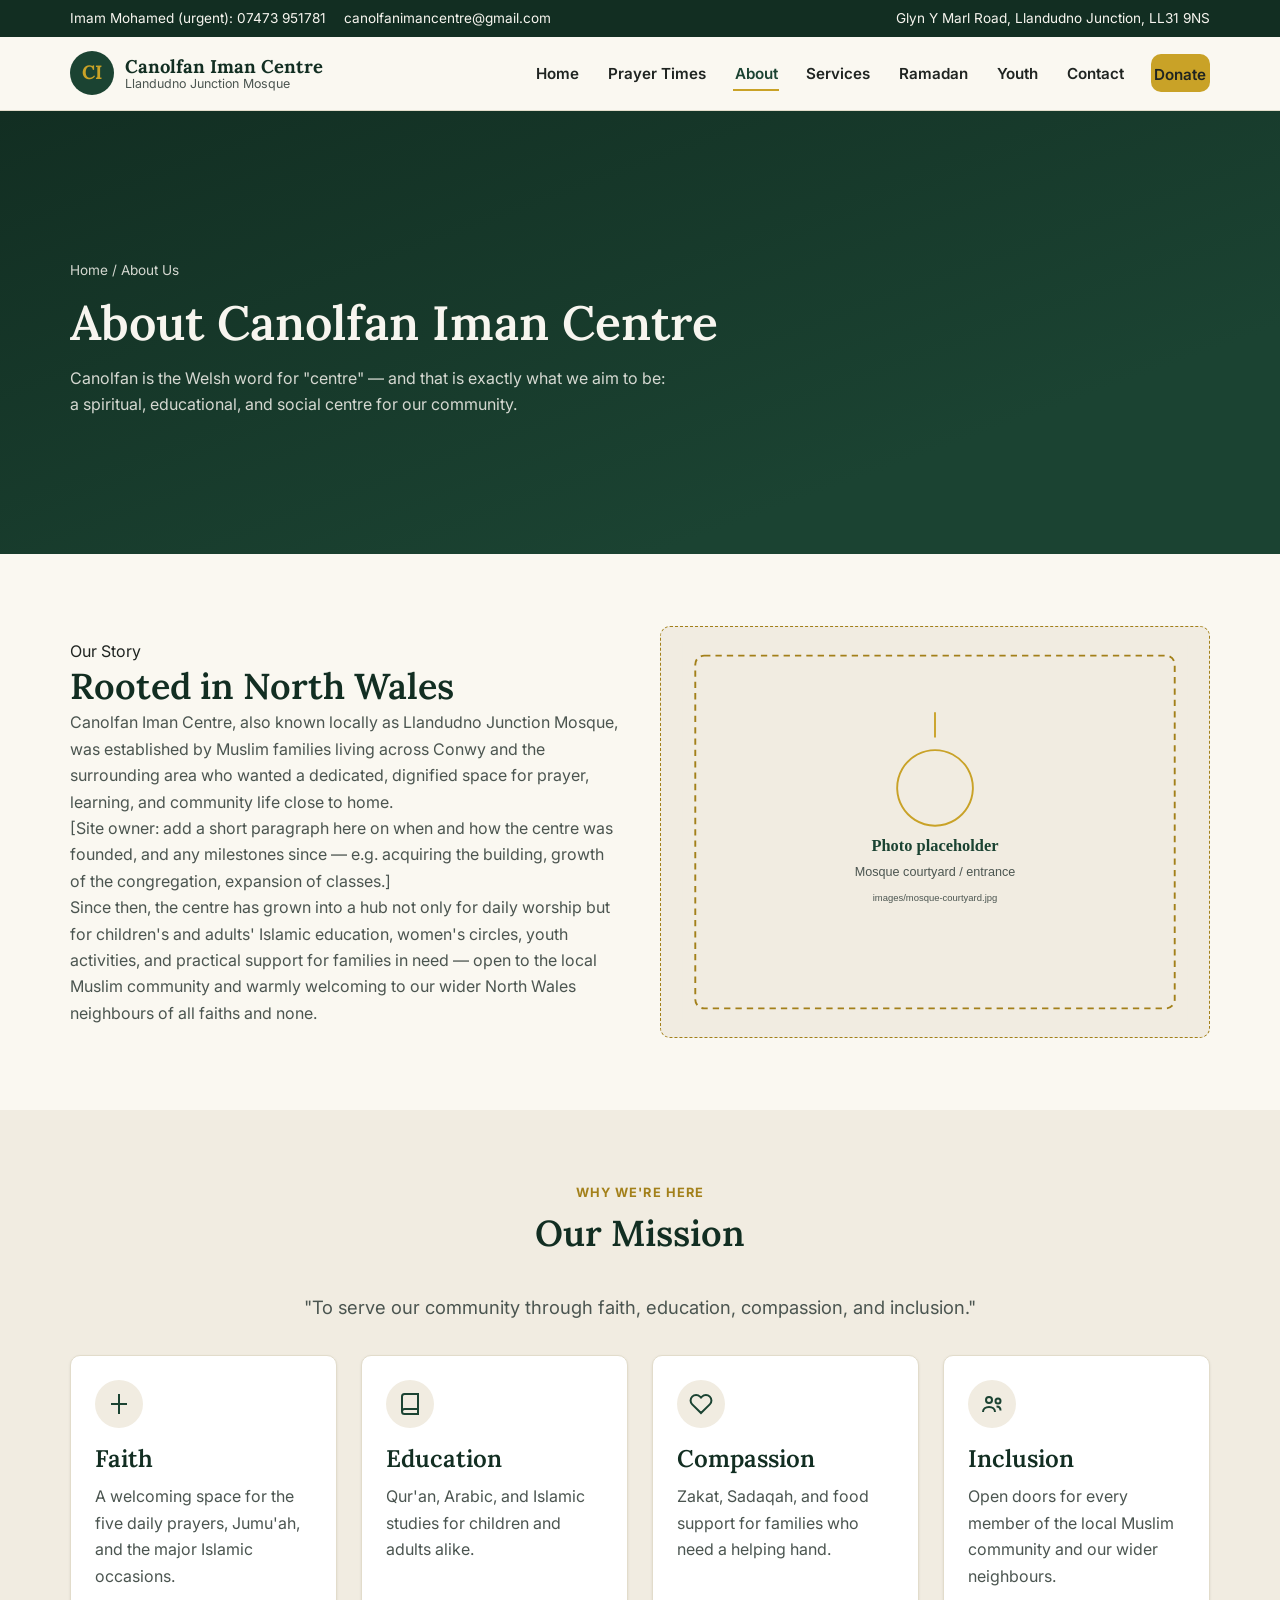
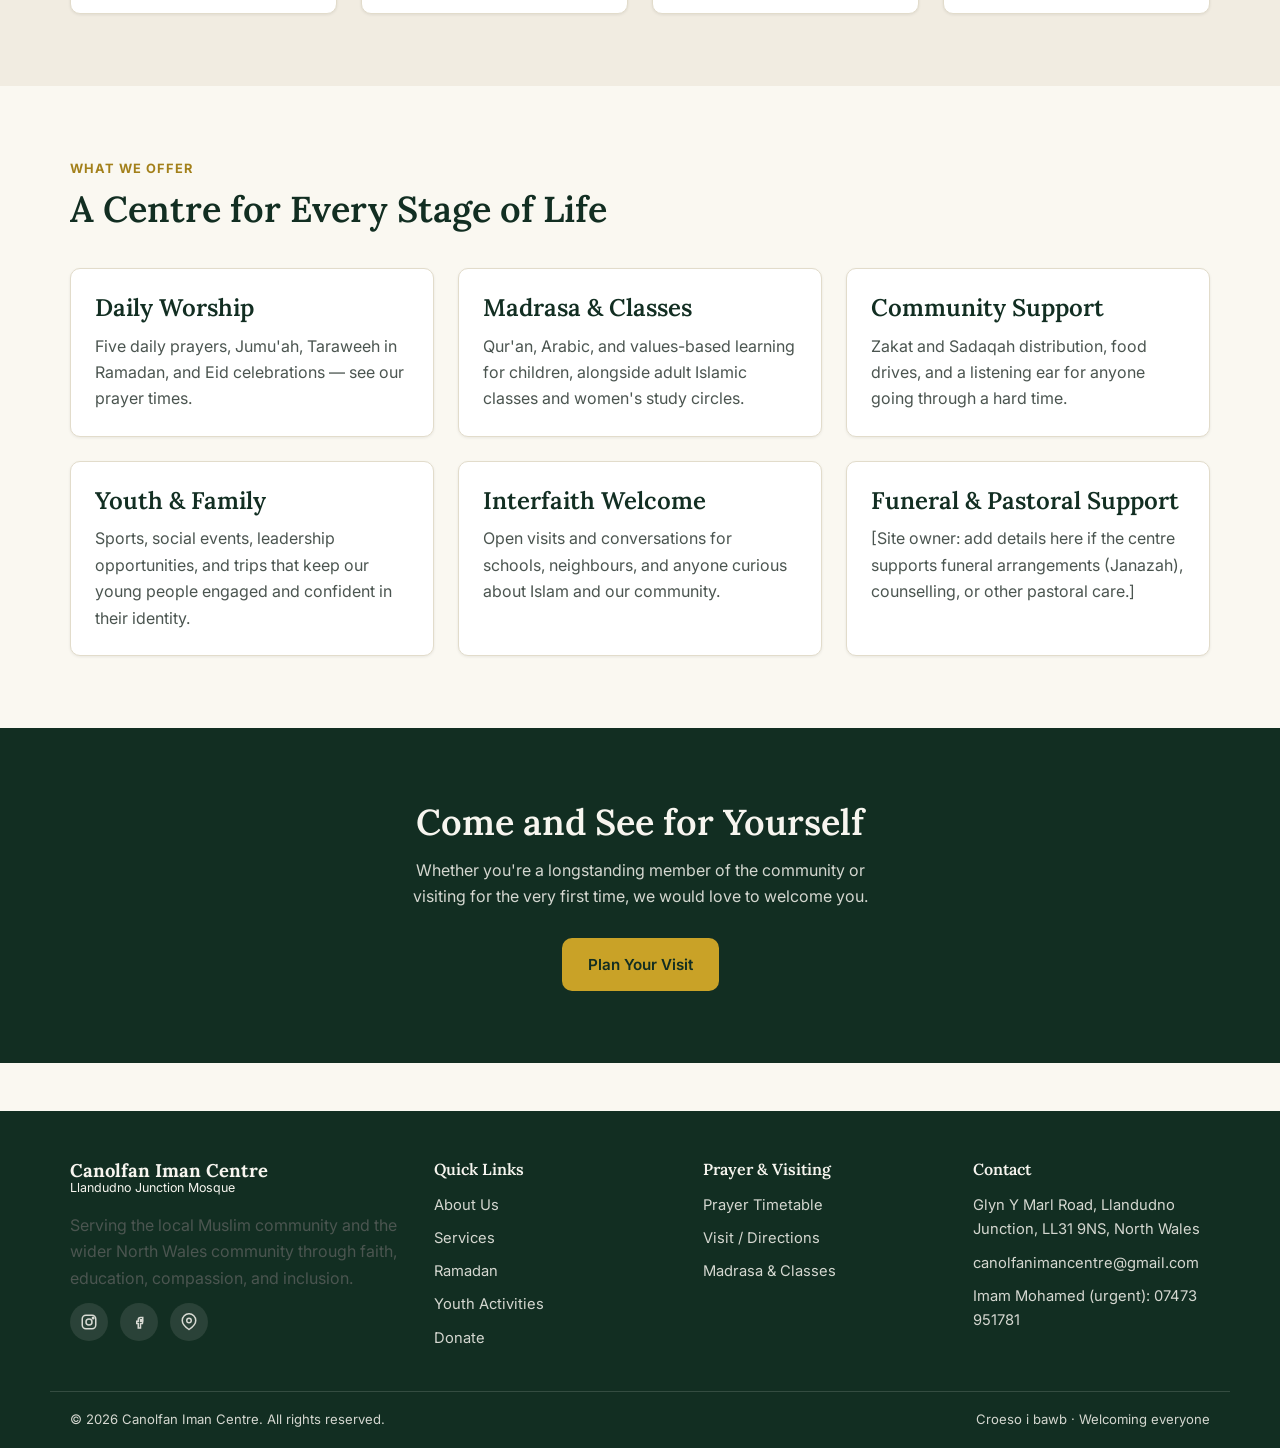
==== about.html @ 8dde3edb "Initial website: Canolfan Iman Centre static site" ====
<!DOCTYPE html>
<html lang="en">
<head>
<meta charset="UTF-8">
<meta name="viewport" content="width=device-width, initial-scale=1.0">
<title>About Us | Canolfan Iman Centre, Llandudno Junction Mosque</title>
<meta name="description" content="Learn about Canolfan Iman Centre, the Islamic centre and mosque in Llandudno Junction, Conwy — our mission, history, and what we offer North Wales.">
<link rel="canonical" href="https://YOUR-DOMAIN-HERE/about.html">
<meta property="og:type" content="website">
<meta property="og:title" content="About Us | Canolfan Iman Centre">
<meta property="og:description" content="Our mission, history, and what we offer the Muslim community and wider North Wales.">
<meta property="og:url" content="https://YOUR-DOMAIN-HERE/about.html">
<link rel="icon" type="image/svg+xml" href="images/favicon.svg">
<link rel="preconnect" href="https://fonts.googleapis.com">
<link rel="preconnect" href="https://fonts.gstatic.com" crossorigin>
<link href="https://fonts.googleapis.com/css2?family=Inter:wght@400;500;600;700&family=Lora:wght@500;600;700&family=Amiri:wght@400;700&display=swap" rel="stylesheet">
<link rel="stylesheet" href="css/style.css">
</head>
<body>
<a class="skip-link" href="#main">Skip to main content</a>

<div class="topbar">
  <div class="container">
    <div class="topbar-links">
      <a href="tel:+447473951781">Imam Mohamed (urgent): 07473 951781</a>
      <a href="mailto:canolfanimancentre@gmail.com">canolfanimancentre@gmail.com</a>
    </div>
    <div class="topbar-links">
      <span>Glyn Y Marl Road, Llandudno Junction, LL31 9NS</span>
    </div>
  </div>
</div>

<header class="site-header">
  <div class="container main-nav">
    <a href="index.html" class="brand">
      <span class="brand-mark" aria-hidden="true">CI</span>
      <span class="brand-text">
        <span class="name">Canolfan Iman Centre</span>
        <span class="subtitle">Llandudno Junction Mosque</span>
      </span>
    </a>
    <button class="nav-toggle" aria-label="Open menu" aria-expanded="false" aria-controls="primary-nav">
      <svg viewBox="0 0 24 24" fill="none" stroke="currentColor" stroke-width="2" aria-hidden="true"><line x1="3" y1="6" x2="21" y2="6"/><line x1="3" y1="12" x2="21" y2="12"/><line x1="3" y1="18" x2="21" y2="18"/></svg>
    </button>
    <ul class="nav-links" id="primary-nav">
      <li><a href="index.html">Home</a></li>
      <li><a href="prayer-times.html">Prayer Times</a></li>
      <li><a href="about.html" aria-current="page">About</a></li>
      <li><a href="services.html">Services</a></li>
      <li><a href="ramadan.html">Ramadan</a></li>
      <li><a href="youth.html">Youth</a></li>
      <li><a href="contact.html">Contact</a></li>
      <li><a href="donate.html" class="btn btn-primary">Donate</a></li>
    </ul>
  </div>
</header>

<main id="main">

  <section class="page-hero">
    <div class="container">
      <p class="breadcrumb">Home / About Us</p>
      <h1>About Canolfan Iman Centre</h1>
      <p>Canolfan is the Welsh word for "centre" — and that is exactly what we aim to be: a spiritual, educational, and social centre for our community.</p>
    </div>
  </section>

  <section aria-labelledby="story-heading">
    <div class="container split">
      <div>
        <span class="eyebrow">Our Story</span>
        <h2 id="story-heading">Rooted in North Wales</h2>
        <p>Canolfan Iman Centre, also known locally as Llandudno Junction Mosque, was established by Muslim families living across Conwy and the surrounding area who wanted a dedicated, dignified space for prayer, learning, and community life close to home.</p>
        <p>[Site owner: add a short paragraph here on when and how the centre was founded, and any milestones since — e.g. acquiring the building, growth of the congregation, expansion of classes.]</p>
        <p>Since then, the centre has grown into a hub not only for daily worship but for children's and adults' Islamic education, women's circles, youth activities, and practical support for families in need — open to the local Muslim community and warmly welcoming to our wider North Wales neighbours of all faiths and none.</p>
      </div>
      <div>
        <img class="placeholder-img" src="images/mosque-courtyard.svg" alt="Placeholder for a photograph of the Canolfan Iman Centre entrance or courtyard — replace with images/mosque-courtyard.jpg">
      </div>
    </div>
  </section>

  <section class="section-alt" aria-labelledby="mission-heading">
    <div class="container">
      <div class="section-head text-center" style="margin-inline:auto;">
        <span class="eyebrow">Why we're here</span>
        <h2 id="mission-heading">Our Mission</h2>
      </div>
      <p class="text-center" style="max-width:60ch;margin-inline:auto;font-size:1.15rem;">"To serve our community through faith, education, compassion, and inclusion."</p>
      <div class="grid grid-4 mt-2">
        <div class="card">
          <div class="icon" aria-hidden="true"><svg viewBox="0 0 24 24" fill="none" stroke="currentColor" stroke-width="2"><path d="M12 2v20M4 12h16"/></svg></div>
          <h3>Faith</h3>
          <p>A welcoming space for the five daily prayers, Jumu'ah, and the major Islamic occasions.</p>
        </div>
        <div class="card">
          <div class="icon" aria-hidden="true"><svg viewBox="0 0 24 24" fill="none" stroke="currentColor" stroke-width="2"><path d="M4 19.5A2.5 2.5 0 0 1 6.5 17H20"/><path d="M6.5 2H20v20H6.5A2.5 2.5 0 0 1 4 19.5v-15A2.5 2.5 0 0 1 6.5 2z"/></svg></div>
          <h3>Education</h3>
          <p>Qur'an, Arabic, and Islamic studies for children and adults alike.</p>
        </div>
        <div class="card">
          <div class="icon" aria-hidden="true"><svg viewBox="0 0 24 24" fill="none" stroke="currentColor" stroke-width="2"><path d="M20.8 4.6a5.5 5.5 0 0 0-7.8 0L12 5.6l-1-1a5.5 5.5 0 1 0-7.8 7.8L12 21l8.8-8.6a5.5 5.5 0 0 0 0-7.8z"/></svg></div>
          <h3>Compassion</h3>
          <p>Zakat, Sadaqah, and food support for families who need a helping hand.</p>
        </div>
        <div class="card">
          <div class="icon" aria-hidden="true"><svg viewBox="0 0 24 24" fill="none" stroke="currentColor" stroke-width="2"><circle cx="9" cy="8" r="3"/><path d="M3 20c0-3 2.5-5 6-5s6 2 6 5"/><circle cx="18" cy="9" r="2.5"/><path d="M16.5 14.5c2 0 4 1.3 4 4"/></svg></div>
          <h3>Inclusion</h3>
          <p>Open doors for every member of the local Muslim community and our wider neighbours.</p>
        </div>
      </div>
    </div>
  </section>

  <section aria-labelledby="offer-heading">
    <div class="container">
      <div class="section-head">
        <span class="eyebrow">What We Offer</span>
        <h2 id="offer-heading">A Centre for Every Stage of Life</h2>
      </div>
      <div class="grid grid-3">
        <div class="card">
          <h3>Daily Worship</h3>
          <p>Five daily prayers, Jumu'ah, Taraweeh in Ramadan, and Eid celebrations — see our <a href="prayer-times.html">prayer times</a>.</p>
        </div>
        <div class="card">
          <h3>Madrasa &amp; Classes</h3>
          <p>Qur'an, Arabic, and values-based learning for children, alongside adult Islamic classes and women's study circles.</p>
        </div>
        <div class="card">
          <h3>Community Support</h3>
          <p>Zakat and Sadaqah distribution, food drives, and a listening ear for anyone going through a hard time.</p>
        </div>
        <div class="card">
          <h3>Youth &amp; Family</h3>
          <p>Sports, social events, leadership opportunities, and trips that keep our young people engaged and confident in their identity.</p>
        </div>
        <div class="card">
          <h3>Interfaith Welcome</h3>
          <p>Open visits and conversations for schools, neighbours, and anyone curious about Islam and our community.</p>
        </div>
        <div class="card">
          <h3>Funeral &amp; Pastoral Support</h3>
          <p>[Site owner: add details here if the centre supports funeral arrangements (Janazah), counselling, or other pastoral care.]</p>
        </div>
      </div>
    </div>
  </section>

  <section class="section-alt cta-band">
    <div class="container">
      <h2>Come and See for Yourself</h2>
      <p>Whether you're a longstanding member of the community or visiting for the very first time, we would love to welcome you.</p>
      <a href="contact.html" class="btn btn-primary">Plan Your Visit</a>
    </div>
  </section>

</main>

<footer class="site-footer">
  <div class="container footer-grid">
    <div>
      <div class="brand-text">
        <span class="name">Canolfan Iman Centre</span>
        <span class="subtitle">Llandudno Junction Mosque</span>
      </div>
      <p class="mt-1">Serving the local Muslim community and the wider North Wales community through faith, education, compassion, and inclusion.</p>
      <div class="social-row">
        <a href="https://www.instagram.com/REPLACE_ME" aria-label="Canolfan Iman Centre on Instagram">
          <svg viewBox="0 0 24 24" fill="none" stroke="currentColor" stroke-width="2" aria-hidden="true"><rect x="3" y="3" width="18" height="18" rx="5"/><circle cx="12" cy="12" r="4"/><circle cx="17.5" cy="6.5" r="1"/></svg>
        </a>
        <a href="https://www.facebook.com/REPLACE_ME" aria-label="Canolfan Iman Centre on Facebook">
          <svg viewBox="0 0 24 24" fill="none" stroke="currentColor" stroke-width="2" aria-hidden="true"><path d="M14 9h3V6h-3c-2 0-3 1-3 3v2H9v3h2v6h3v-6h2.5l.5-3H14V9z"/></svg>
        </a>
        <a href="https://www.google.com/maps/place/REPLACE_ME" aria-label="Canolfan Iman Centre on Google Maps">
          <svg viewBox="0 0 24 24" fill="none" stroke="currentColor" stroke-width="2" aria-hidden="true"><path d="M21 10c0 6-9 12-9 12s-9-6-9-12a9 9 0 1 1 18 0z"/><circle cx="12" cy="10" r="3"/></svg>
        </a>
      </div>
    </div>
    <div>
      <h4>Quick Links</h4>
      <ul class="footer-links">
        <li><a href="about.html">About Us</a></li>
        <li><a href="services.html">Services</a></li>
        <li><a href="ramadan.html">Ramadan</a></li>
        <li><a href="youth.html">Youth Activities</a></li>
        <li><a href="donate.html">Donate</a></li>
      </ul>
    </div>
    <div>
      <h4>Prayer &amp; Visiting</h4>
      <ul class="footer-links">
        <li><a href="prayer-times.html">Prayer Timetable</a></li>
        <li><a href="contact.html">Visit / Directions</a></li>
        <li><a href="services.html#education">Madrasa &amp; Classes</a></li>
      </ul>
    </div>
    <div>
      <h4>Contact</h4>
      <ul class="footer-links">
        <li>Glyn Y Marl Road, Llandudno Junction, LL31 9NS, North Wales</li>
        <li><a href="mailto:canolfanimancentre@gmail.com">canolfanimancentre@gmail.com</a></li>
        <li><a href="tel:+447473951781">Imam Mohamed (urgent): 07473 951781</a></li>
      </ul>
    </div>
  </div>
  <div class="container footer-bottom">
    <span>&copy; <span data-year></span> Canolfan Iman Centre. All rights reserved.</span>
    <span>Croeso i bawb &middot; Welcoming everyone</span>
  </div>
</footer>

<script src="js/main.js"></script>
</body>
</html>
---- css/style.css ----
/* ==========================================================================
   Canolfan Iman Centre — main stylesheet
   ========================================================================== */

:root {
  --color-primary: #1b4332;
  --color-primary-dark: #122e22;
  --color-primary-light: #2d6a4f;
  --color-accent: #c9a227;
  --color-accent-dark: #a3801a;
  --color-bg: #faf8f1;
  --color-bg-alt: #f1ece1;
  --color-card: #ffffff;
  --color-text: #1f2421;
  --color-text-muted: #4b5550;
  --color-text-light: #f7f5ef;
  --color-border: #e2dccb;

  --font-heading: "Lora", Georgia, "Times New Roman", serif;
  --font-body: "Inter", -apple-system, Segoe UI, Roboto, sans-serif;
  --font-arabic: "Amiri", "Scheherazade New", serif;

  --max-width: 1180px;
  --radius: 10px;
  --shadow-sm: 0 1px 3px rgba(20, 30, 24, 0.08);
  --shadow-md: 0 6px 24px rgba(20, 30, 24, 0.12);
  --transition: 180ms ease;
}

/* ---- Reset ---- */
*, *::before, *::after { box-sizing: border-box; }
html { scroll-behavior: smooth; }
body, h1, h2, h3, h4, p, ul, ol, figure, blockquote { margin: 0; }
img { max-width: 100%; display: block; height: auto; }
a { color: inherit; text-decoration: none; }
ul { padding: 0; list-style: none; }
button { font: inherit; }

body {
  font-family: var(--font-body);
  color: var(--color-text);
  background: var(--color-bg);
  line-height: 1.65;
  -webkit-font-smoothing: antialiased;
}

h1, h2, h3, h4 {
  font-family: var(--font-heading);
  color: var(--color-primary-dark);
  line-height: 1.25;
  font-weight: 600;
}

h1 { font-size: clamp(2rem, 4.5vw, 3rem); }
h2 { font-size: clamp(1.6rem, 3vw, 2.25rem); }
h3 { font-size: clamp(1.2rem, 2vw, 1.5rem); }

p { color: var(--color-text-muted); }

.container {
  max-width: var(--max-width);
  margin-inline: auto;
  padding-inline: 1.25rem;
}

.arabic {
  font-family: var(--font-arabic);
  direction: rtl;
  unicode-bidi: isolate;
}

/* ---- Accessibility ---- */
.skip-link {
  position: absolute;
  left: -999px;
  top: 0;
  background: var(--color-accent);
  color: var(--color-primary-dark);
  padding: 0.6rem 1rem;
  z-index: 1000;
  font-weight: 600;
  border-radius: 0 0 var(--radius) 0;
}
.skip-link:focus {
  left: 0;
}
a:focus-visible,
button:focus-visible,
input:focus-visible,
textarea:focus-visible {
  outline: 3px solid var(--color-accent);
  outline-offset: 2px;
}
.visually-hidden {
  position: absolute !important;
  width: 1px; height: 1px;
  overflow: hidden;
  clip: rect(0 0 0 0);
  white-space: nowrap;
}

/* ---- Buttons ---- */
.btn {
  display: inline-block;
  padding: 0.75rem 1.5rem;
  border-radius: var(--radius);
  font-weight: 600;
  font-size: 0.95rem;
  border: 2px solid transparent;
  transition: background var(--transition), color var(--transition), border-color var(--transition), transform var(--transition);
  cursor: pointer;
}
.btn:hover { transform: translateY(-1px); }
.btn-primary {
  background: var(--color-accent);
  color: var(--color-primary-dark);
}
.btn-primary:hover { background: var(--color-accent-dark); }
.btn-outline {
  background: transparent;
  border-color: var(--color-text-light);
  color: var(--color-text-light);
}
.btn-outline:hover { background: rgba(255,255,255,0.12); }
.btn-secondary {
  background: var(--color-primary);
  color: var(--color-text-light);
}
.btn-secondary:hover { background: var(--color-primary-dark); }

/* ---- Top utility bar ---- */
.topbar {
  background: var(--color-primary-dark);
  color: var(--color-text-light);
  font-size: 0.85rem;
}
.topbar .container {
  display: flex;
  flex-wrap: wrap;
  gap: 0.5rem 1.25rem;
  align-items: center;
  justify-content: space-between;
  padding-block: 0.45rem;
}
.topbar a { display: inline-flex; align-items: center; gap: 0.35rem; }
.topbar a:hover { color: var(--color-accent); }
.topbar-links { display: flex; gap: 1.1rem; flex-wrap: wrap; }

/* ---- Header / Nav ---- */
.site-header {
  background: var(--color-bg);
  border-bottom: 1px solid var(--color-border);
  position: sticky;
  top: 0;
  z-index: 100;
}
.main-nav {
  display: flex;
  align-items: center;
  justify-content: space-between;
  padding-block: 0.9rem;
}
.brand {
  display: flex;
  align-items: center;
  gap: 0.7rem;
}
.brand-mark {
  width: 44px;
  height: 44px;
  border-radius: 50%;
  background: var(--color-primary);
  color: var(--color-accent);
  display: flex;
  align-items: center;
  justify-content: center;
  font-family: var(--font-heading);
  font-weight: 700;
  font-size: 1.2rem;
  flex-shrink: 0;
}
.brand-text { line-height: 1.2; }
.brand-text .name {
  display: block;
  font-family: var(--font-heading);
  font-weight: 700;
  color: var(--color-primary-dark);
  font-size: 1.15rem;
}
.brand-text .subtitle {
  display: block;
  font-size: 0.78rem;
  color: var(--color-text-muted);
}

.nav-toggle {
  display: none;
  background: none;
  border: none;
  padding: 0.4rem;
  cursor: pointer;
}
.nav-toggle svg { width: 28px; height: 28px; color: var(--color-primary-dark); }

.nav-links {
  display: flex;
  gap: 1.6rem;
  align-items: center;
}
.nav-links a {
  font-weight: 600;
  font-size: 0.95rem;
  color: var(--color-text);
  padding: 0.35rem 0.1rem;
  border-bottom: 2px solid transparent;
  transition: color var(--transition), border-color var(--transition);
}
.nav-links a:hover,
.nav-links a[aria-current="page"] {
  color: var(--color-primary);
  border-color: var(--color-accent);
}
.nav-links .btn { border-bottom: none; }

@media (max-width: 880px) {
  .nav-toggle { display: inline-flex; }
  .nav-links {
    position: absolute;
    inset-inline: 0;
    top: 100%;
    background: var(--color-bg);
    border-bottom: 1px solid var(--color-border);
    flex-direction: column;
    align-items: stretch;
    gap: 0;
    padding: 0.5rem 1.25rem 1rem;
    display: none;
  }
  .nav-links.is-open { display: flex; }
  .nav-links a { padding: 0.7rem 0; border-bottom: 1px solid var(--color-border); }
  .nav-links .btn { margin-top: 0.6rem; text-align: center; }
  .topbar-links { display: none; }
}

/* ---- Hero ---- */
.hero {
  position: relative;
  background: linear-gradient(160deg, var(--color-primary-dark), var(--color-primary) 70%);
  color: var(--color-text-light);
  overflow: hidden;
}
.hero::after {
  content: "";
  position: absolute;
  inset: 0;
  background-image: radial-gradient(circle at 85% 20%, rgba(201,162,39,0.18), transparent 55%);
  pointer-events: none;
}
.hero .container {
  position: relative;
  padding-block: clamp(3rem, 8vw, 6rem);
  display: grid;
  gap: 2.5rem;
}
.hero-bismillah {
  font-size: clamp(1.4rem, 3vw, 1.9rem);
  color: var(--color-accent);
  margin-bottom: 1rem;
}
.hero h1 { color: var(--color-text-light); max-width: 18ch; }
.hero p.lead {
  color: rgba(247,245,239,0.88);
  font-size: 1.1rem;
  max-width: 46ch;
  margin-top: 1rem;
}
.hero-actions {
  display: flex;
  flex-wrap: wrap;
  gap: 0.9rem;
  margin-top: 1.6rem;
}
.page-hero {
  background: linear-gradient(160deg, var(--color-primary-dark), var(--color-primary) 75%);
  color: var(--color-text-light);
}
.page-hero .container { padding-block: clamp(2.5rem, 6vw, 4rem); }
.page-hero h1 { color: var(--color-text-light); }
.page-hero p { color: rgba(247,245,239,0.85); max-width: 60ch; margin-top: 0.75rem; }
.breadcrumb { font-size: 0.85rem; color: var(--color-accent); margin-bottom: 0.75rem; }

/* ---- Sections ---- */
section { padding-block: clamp(2.5rem, 6vw, 4.5rem); }
.section-alt { background: var(--color-bg-alt); }
.section-head { max-width: 60ch; margin-bottom: 2.25rem; }
.section-head .eyebrow {
  text-transform: uppercase;
  letter-spacing: 0.08em;
  font-size: 0.8rem;
  font-weight: 700;
  color: var(--color-accent-dark);
  margin-bottom: 0.5rem;
  display: block;
}

/* ---- Grid / Cards ---- */
.grid {
  display: grid;
  gap: 1.5rem;
}
.grid-2 { grid-template-columns: repeat(2, 1fr); }
.grid-3 { grid-template-columns: repeat(3, 1fr); }
.grid-4 { grid-template-columns: repeat(4, 1fr); }
@media (max-width: 900px) {
  .grid-3, .grid-4 { grid-template-columns: repeat(2, 1fr); }
}
@media (max-width: 620px) {
  .grid-2, .grid-3, .grid-4 { grid-template-columns: 1fr; }
}

.card {
  background: var(--color-card);
  border: 1px solid var(--color-border);
  border-radius: var(--radius);
  padding: 1.5rem;
  box-shadow: var(--shadow-sm);
  height: 100%;
}
.card h3 { margin-bottom: 0.6rem; }
.card .icon {
  width: 48px; height: 48px;
  border-radius: 50%;
  background: var(--color-bg-alt);
  color: var(--color-primary);
  display: flex; align-items: center; justify-content: center;
  margin-bottom: 1rem;
}
.card .icon svg { width: 24px; height: 24px; }

.media-card { padding: 0; overflow: hidden; }
.media-card img { aspect-ratio: 4/3; object-fit: cover; width: 100%; }
.media-card .body { padding: 1.25rem 1.5rem; }

.split {
  display: grid;
  grid-template-columns: 1fr 1fr;
  gap: 2.5rem;
  align-items: center;
}
@media (max-width: 820px) { .split { grid-template-columns: 1fr; } }

.placeholder-img {
  background: var(--color-bg-alt);
  border: 1px dashed var(--color-accent-dark);
  border-radius: var(--radius);
  display: flex;
  align-items: center;
  justify-content: center;
  color: var(--color-text-muted);
  font-size: 0.85rem;
  text-align: center;
  padding: 1rem;
  aspect-ratio: 4/3;
}

/* ---- Prayer times widget ---- */
.prayer-widget {
  background: var(--color-card);
  border-radius: var(--radius);
  border: 1px solid var(--color-border);
  box-shadow: var(--shadow-md);
  padding: 1.5rem;
}
.prayer-widget header {
  display: flex;
  justify-content: space-between;
  align-items: baseline;
  flex-wrap: wrap;
  gap: 0.5rem;
  margin-bottom: 1rem;
}
.prayer-widget .date-line { font-size: 0.85rem; color: var(--color-text-muted); }
.prayer-grid {
  display: grid;
  grid-template-columns: repeat(5, 1fr);
  gap: 0.6rem;
}
@media (max-width: 700px) { .prayer-grid { grid-template-columns: repeat(3, 1fr); } }
@media (max-width: 460px) { .prayer-grid { grid-template-columns: repeat(2, 1fr); } }
.prayer-cell {
  background: var(--color-bg-alt);
  border-radius: var(--radius);
  text-align: center;
  padding: 0.75rem 0.4rem;
}
.prayer-cell .label {
  font-size: 0.78rem;
  text-transform: uppercase;
  letter-spacing: 0.04em;
  color: var(--color-text-muted);
  font-weight: 700;
}
.prayer-cell .time {
  font-family: var(--font-heading);
  font-size: 1.25rem;
  color: var(--color-primary-dark);
  margin-top: 0.25rem;
}
.prayer-cell.is-next { background: var(--color-primary); }
.prayer-cell.is-next .label,
.prayer-cell.is-next .time { color: var(--color-text-light); }
.prayer-note {
  margin-top: 1rem;
  font-size: 0.85rem;
  color: var(--color-text-muted);
}
.prayer-status { font-size: 0.9rem; color: var(--color-text-muted); }

.notice-box {
  border-left: 4px solid var(--color-accent);
  background: var(--color-bg-alt);
  padding: 1rem 1.25rem;
  border-radius: 0 var(--radius) var(--radius) 0;
  margin-block: 1.5rem;
}
.notice-box strong { color: var(--color-primary-dark); }

/* ---- CTA band ---- */
.cta-band {
  background: var(--color-primary-dark);
  color: var(--color-text-light);
  text-align: center;
}
.cta-band h2 { color: var(--color-text-light); }
.cta-band p { color: rgba(247,245,239,0.85); max-width: 50ch; margin: 0.75rem auto 1.75rem; }

/* ---- Timeline / list styles ---- */
.bullet-list li {
  position: relative;
  padding-left: 1.6rem;
  margin-bottom: 0.6rem;
}
.bullet-list li::before {
  content: "";
  position: absolute;
  left: 0; top: 0.5em;
  width: 8px; height: 8px;
  background: var(--color-accent);
  border-radius: 50%;
}

/* ---- Forms ---- */
.form-grid {
  display: grid;
  gap: 1rem;
}
label {
  display: block;
  font-weight: 600;
  margin-bottom: 0.35rem;
  font-size: 0.9rem;
}
input, textarea, select {
  width: 100%;
  padding: 0.7rem 0.85rem;
  border: 1px solid var(--color-border);
  border-radius: var(--radius);
  font-family: var(--font-body);
  font-size: 1rem;
  background: #fff;
  color: var(--color-text);
}
textarea { min-height: 140px; resize: vertical; }
.form-row-2 { display: grid; grid-template-columns: 1fr 1fr; gap: 1rem; }
@media (max-width: 600px) { .form-row-2 { grid-template-columns: 1fr; } }

/* ---- Map ---- */
.map-wrap {
  border-radius: var(--radius);
  overflow: hidden;
  border: 1px solid var(--color-border);
  box-shadow: var(--shadow-sm);
}
.map-wrap iframe { width: 100%; height: 380px; border: 0; }

/* ---- Footer ---- */
.site-footer {
  background: var(--color-primary-dark);
  color: rgba(247,245,239,0.85);
  margin-top: 3rem;
}
.footer-grid {
  display: grid;
  grid-template-columns: 1.4fr 1fr 1fr 1fr;
  gap: 2rem;
  padding-block: 3rem 2rem;
}
@media (max-width: 880px) { .footer-grid { grid-template-columns: 1fr 1fr; } }
@media (max-width: 560px) { .footer-grid { grid-template-columns: 1fr; } }
.site-footer h4 {
  color: var(--color-text-light);
  font-size: 1rem;
  margin-bottom: 0.9rem;
}
.site-footer .brand-text .name,
.site-footer .brand-text .subtitle { color: var(--color-text-light); }
.site-footer a:hover { color: var(--color-accent); }
.footer-links li { margin-bottom: 0.55rem; font-size: 0.92rem; }
.footer-bottom {
  border-top: 1px solid rgba(247,245,239,0.15);
  padding-block: 1.1rem;
  font-size: 0.82rem;
  display: flex;
  flex-wrap: wrap;
  gap: 0.5rem 1.5rem;
  justify-content: space-between;
}
.social-row { display: flex; gap: 0.75rem; margin-top: 0.75rem; }
.social-row a {
  width: 38px; height: 38px;
  border-radius: 50%;
  background: rgba(247,245,239,0.1);
  display: flex; align-items: center; justify-content: center;
}
.social-row a:hover { background: var(--color-accent); color: var(--color-primary-dark); }
.social-row svg { width: 18px; height: 18px; }

/* ---- Donate page ---- */
.qr-box {
  background: var(--color-bg-alt);
  border: 1px dashed var(--color-accent-dark);
  border-radius: var(--radius);
  width: 220px;
  aspect-ratio: 1;
  display: flex;
  align-items: center;
  justify-content: center;
  text-align: center;
  font-size: 0.85rem;
  color: var(--color-text-muted);
  padding: 1rem;
  margin: 0 auto 1rem;
}

.stat-row {
  display: flex;
  gap: 2.5rem;
  flex-wrap: wrap;
  margin-top: 1rem;
}
.stat-row .stat strong {
  display: block;
  font-family: var(--font-heading);
  font-size: 1.8rem;
  color: var(--color-primary);
}
.stat-row .stat span { font-size: 0.85rem; color: var(--color-text-muted); }

/* Utility */
.text-center { text-align: center; }
.mt-1 { margin-top: 1rem; }
.mt-2 { margin-top: 2rem; }
.mb-1 { margin-bottom: 1rem; }
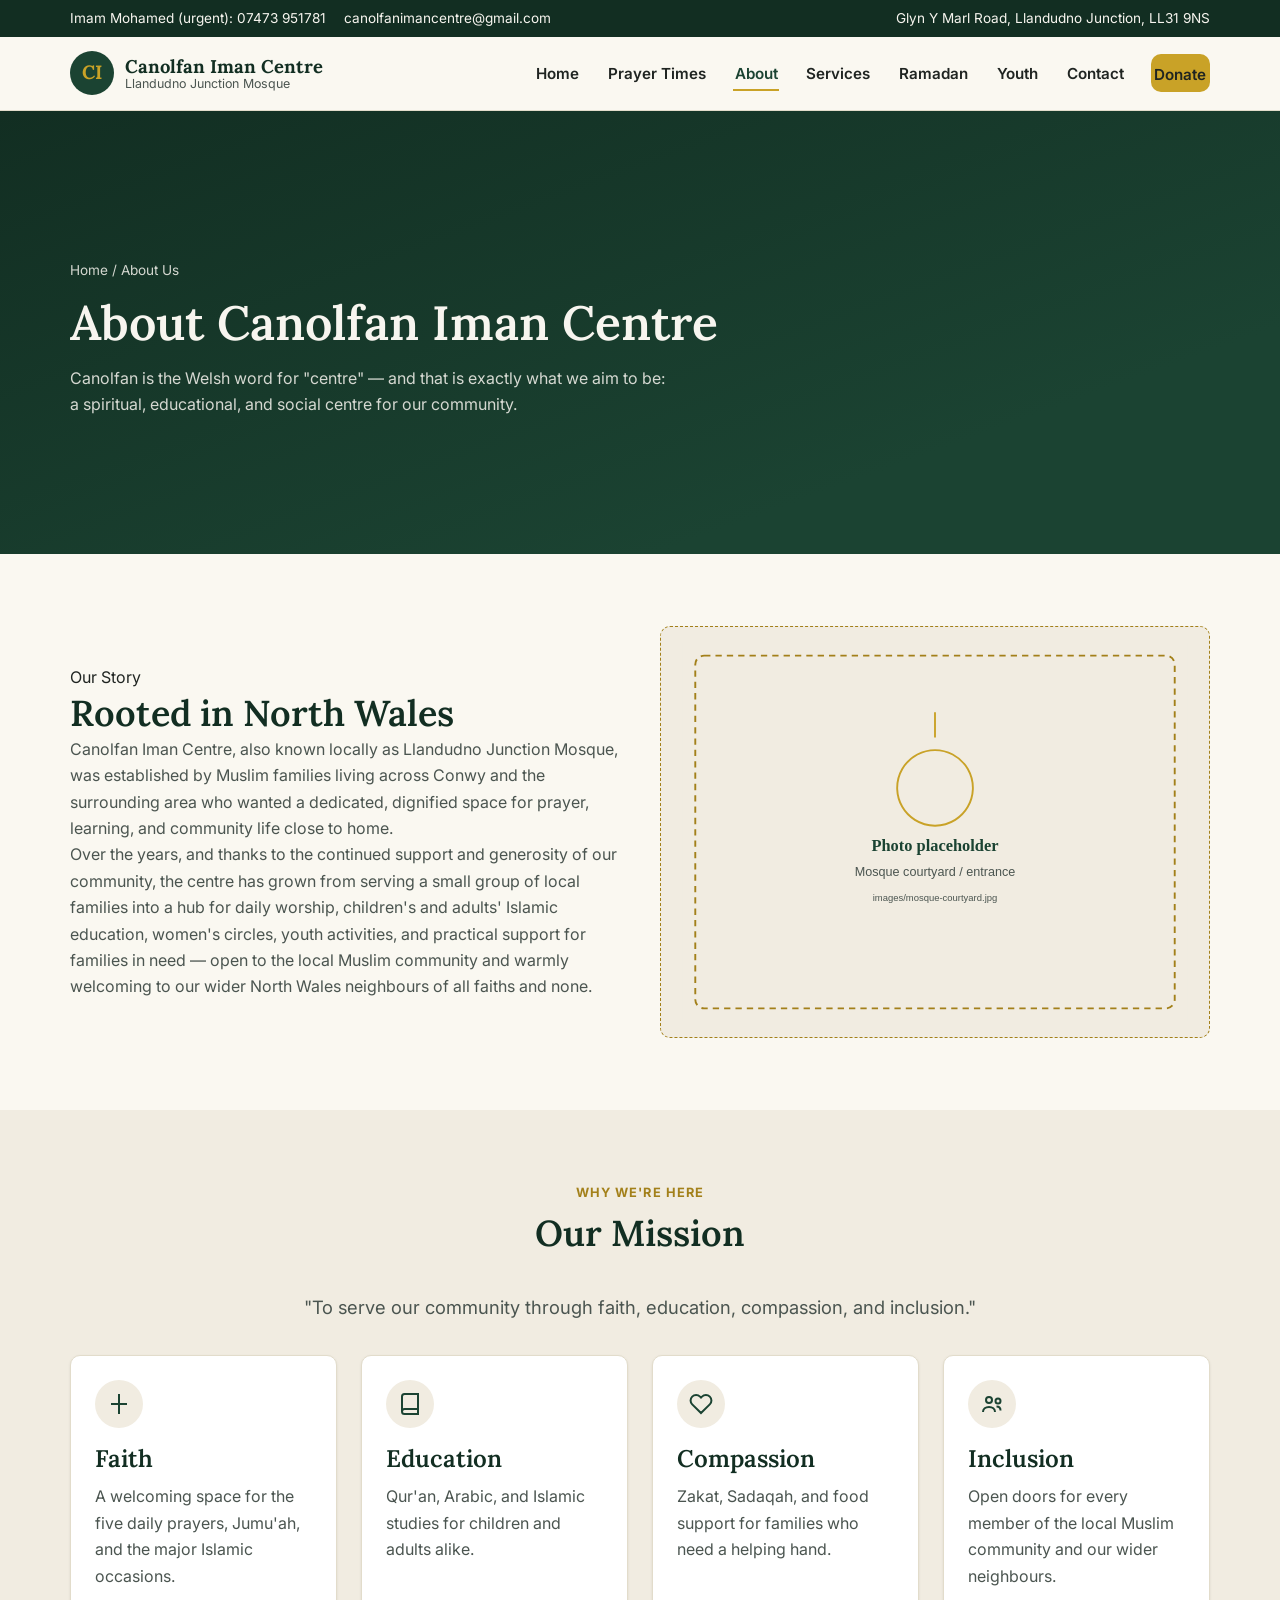
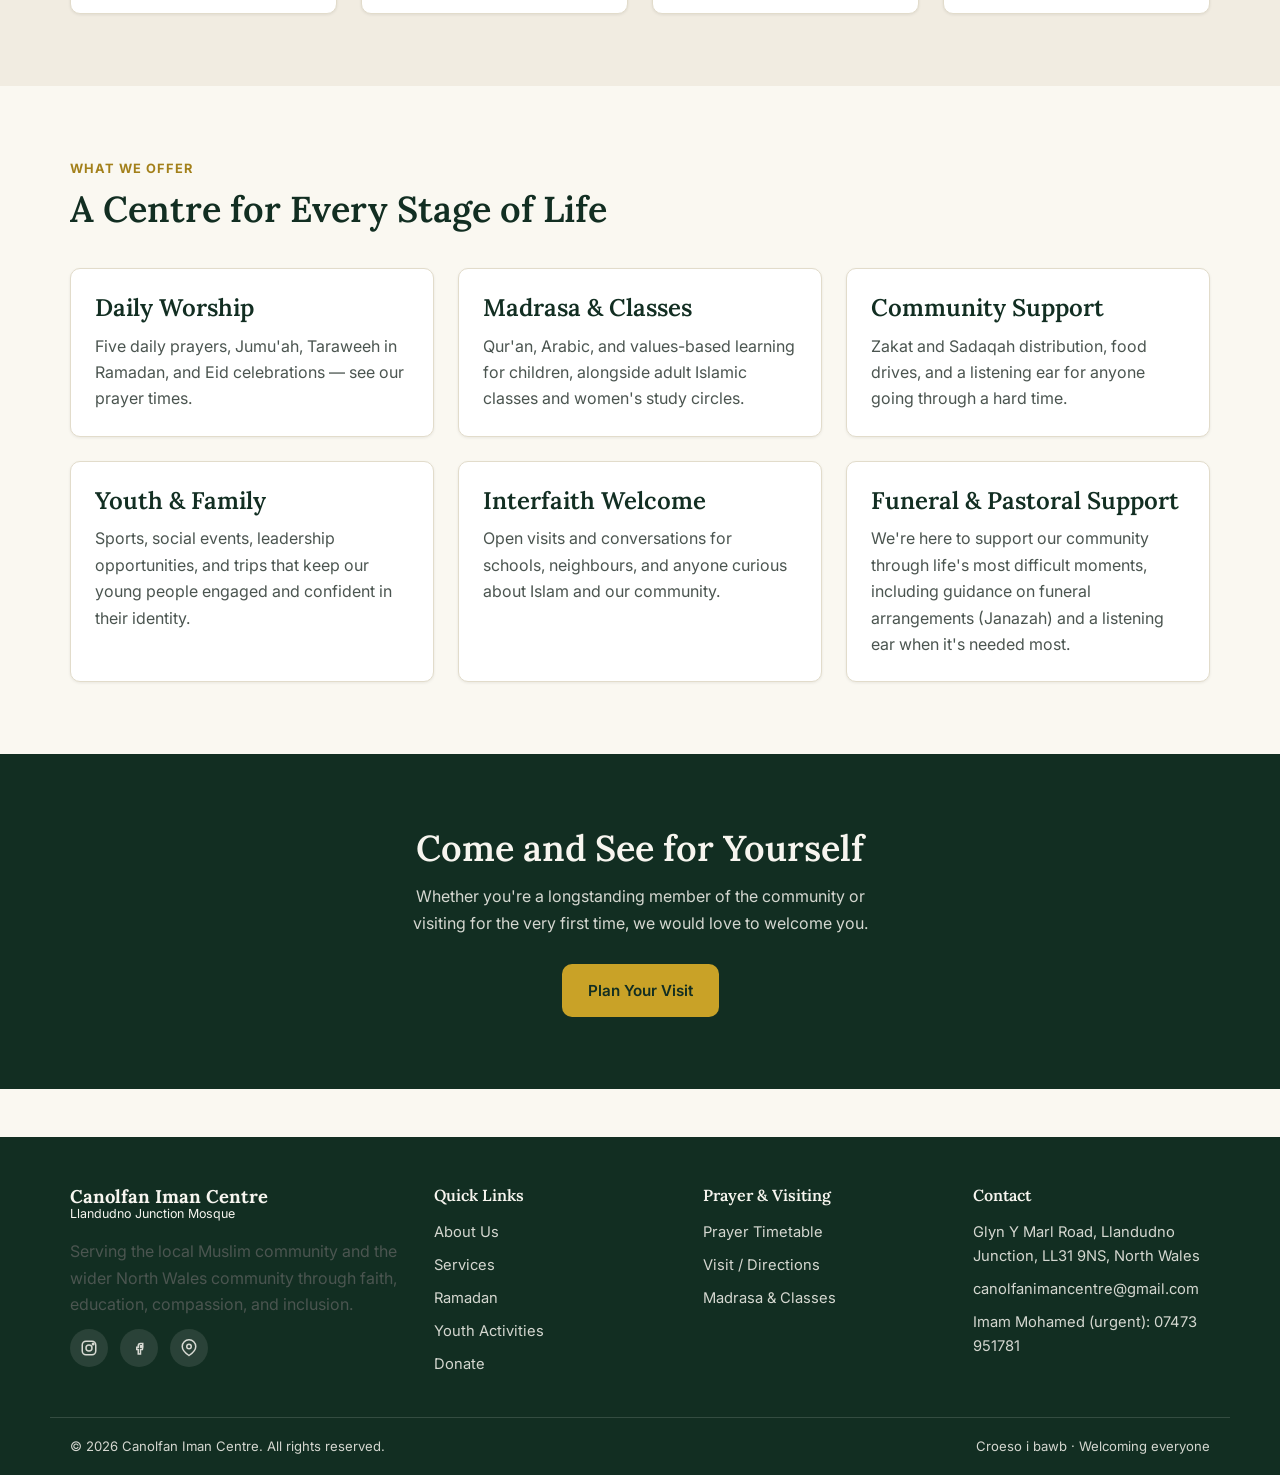
==== commit dce9f671: "Polish visitor-facing copy: remove dev placeholder notes, write natural content" ====
--- a/about.html
+++ b/about.html
@@ -72,8 +72,7 @@
         <span class="eyebrow">Our Story</span>
         <h2 id="story-heading">Rooted in North Wales</h2>
         <p>Canolfan Iman Centre, also known locally as Llandudno Junction Mosque, was established by Muslim families living across Conwy and the surrounding area who wanted a dedicated, dignified space for prayer, learning, and community life close to home.</p>
-        <p>[Site owner: add a short paragraph here on when and how the centre was founded, and any milestones since — e.g. acquiring the building, growth of the congregation, expansion of classes.]</p>
-        <p>Since then, the centre has grown into a hub not only for daily worship but for children's and adults' Islamic education, women's circles, youth activities, and practical support for families in need — open to the local Muslim community and warmly welcoming to our wider North Wales neighbours of all faiths and none.</p>
+        <p>Over the years, and thanks to the continued support and generosity of our community, the centre has grown from serving a small group of local families into a hub for daily worship, children's and adults' Islamic education, women's circles, youth activities, and practical support for families in need — open to the local Muslim community and warmly welcoming to our wider North Wales neighbours of all faiths and none.</p>
       </div>
       <div>
         <img class="placeholder-img" src="images/mosque-courtyard.svg" alt="Placeholder for a photograph of the Canolfan Iman Centre entrance or courtyard — replace with images/mosque-courtyard.jpg">
@@ -142,7 +141,7 @@
         </div>
         <div class="card">
           <h3>Funeral &amp; Pastoral Support</h3>
-          <p>[Site owner: add details here if the centre supports funeral arrangements (Janazah), counselling, or other pastoral care.]</p>
+          <p>We're here to support our community through life's most difficult moments, including guidance on funeral arrangements (Janazah) and a listening ear when it's needed most.</p>
         </div>
       </div>
     </div>
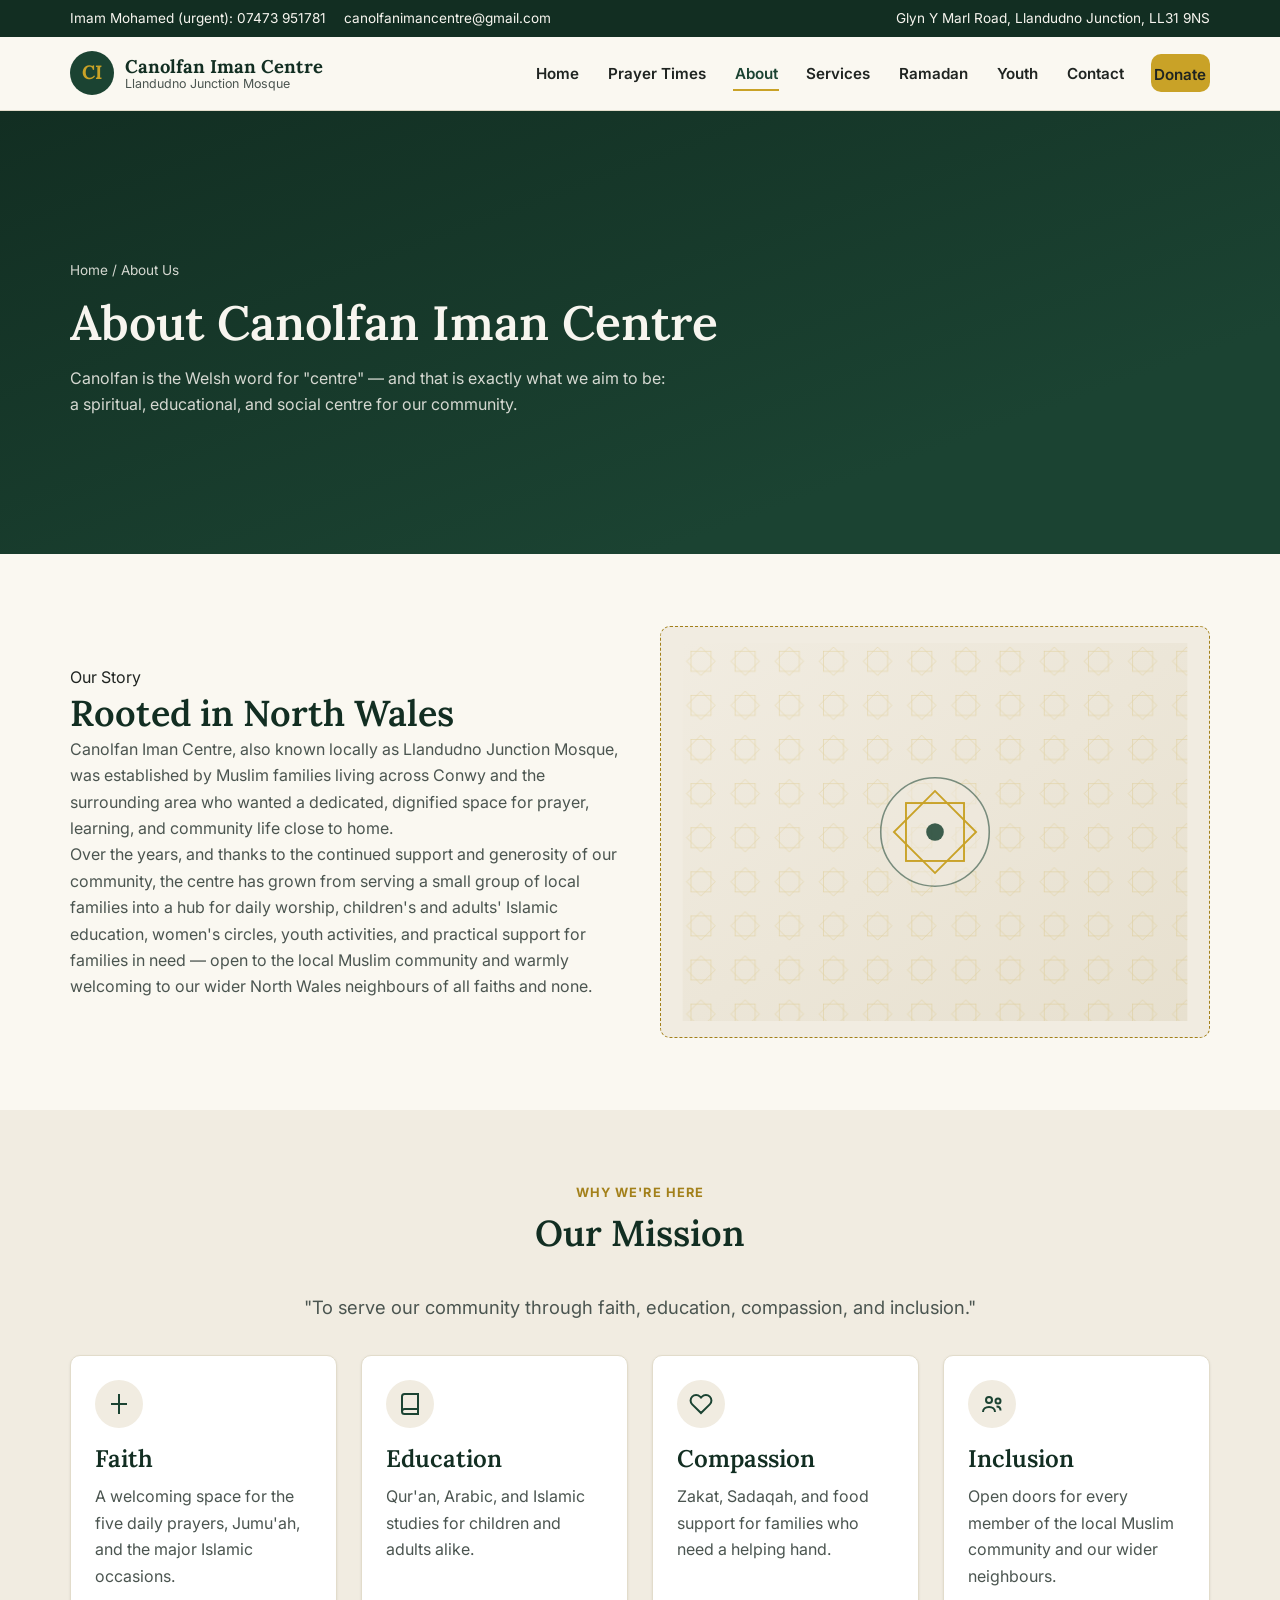
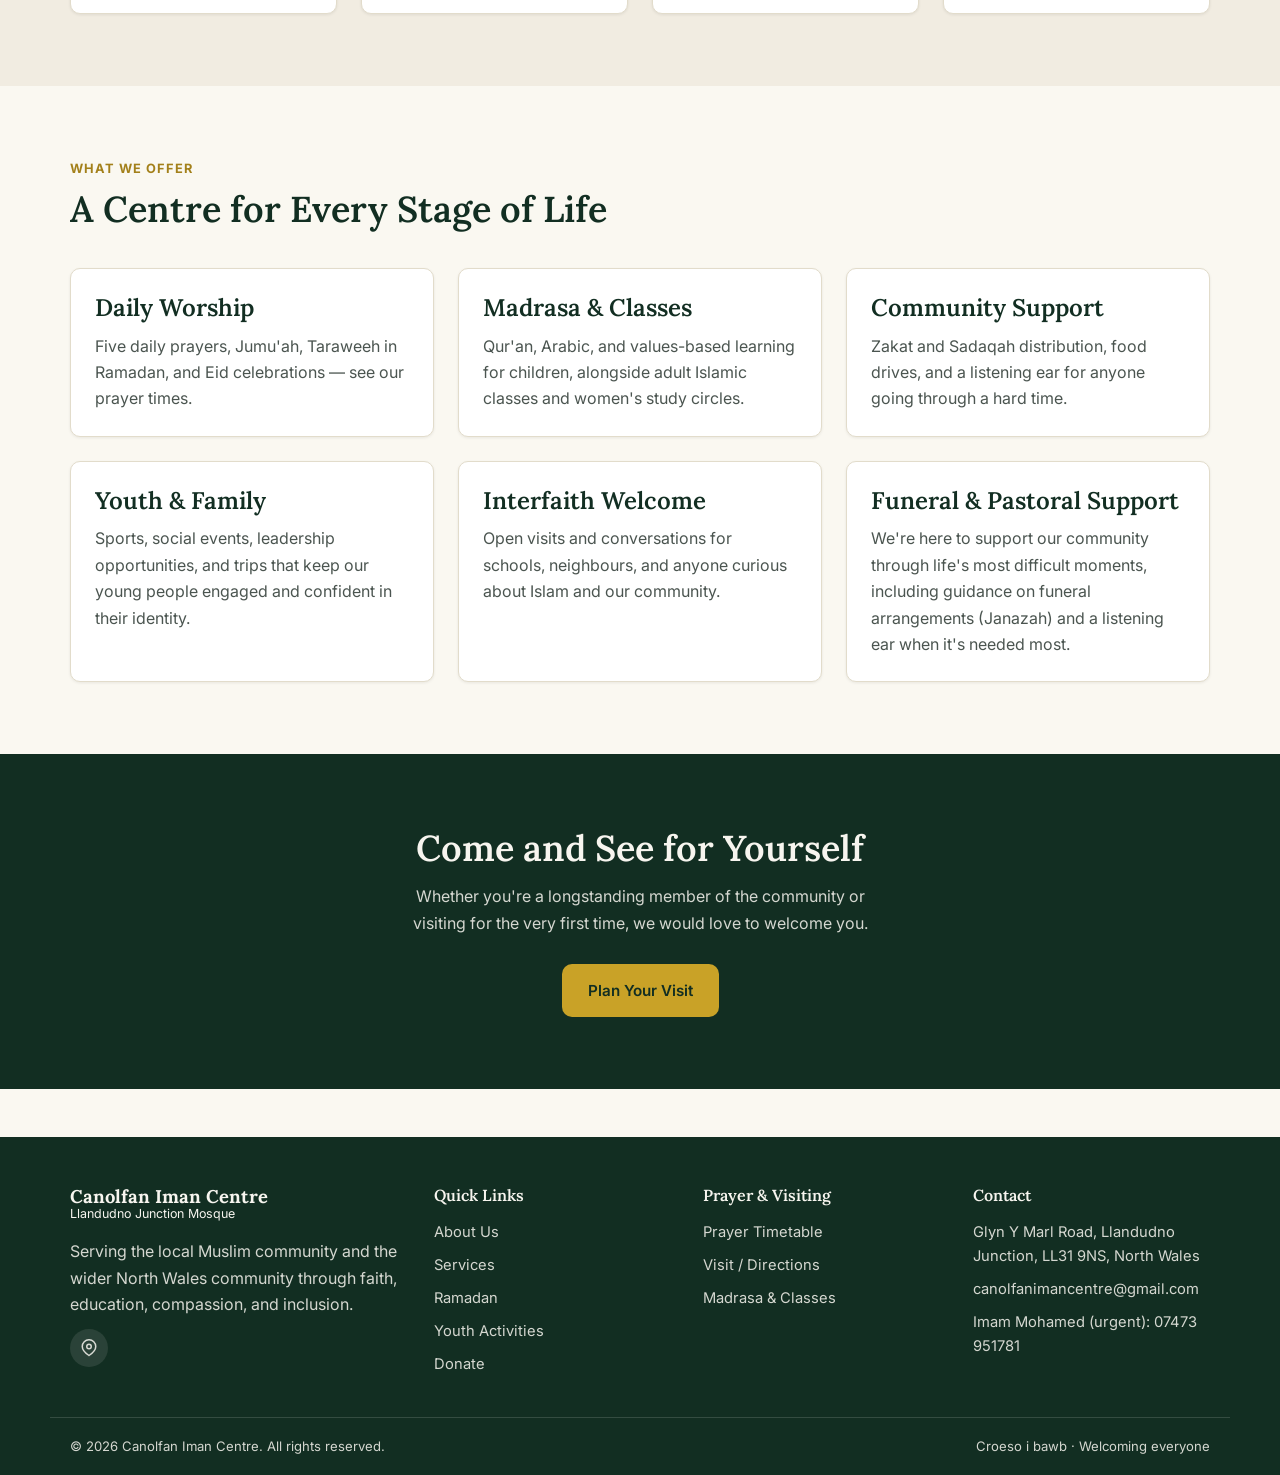
==== commit d498373f: "Polish placeholders, fix footer contrast, remove unverified socials, add donation request form" ====
--- a/about.html
+++ b/about.html
@@ -166,13 +166,7 @@
       </div>
       <p class="mt-1">Serving the local Muslim community and the wider North Wales community through faith, education, compassion, and inclusion.</p>
       <div class="social-row">
-        <a href="https://www.instagram.com/REPLACE_ME" aria-label="Canolfan Iman Centre on Instagram">
-          <svg viewBox="0 0 24 24" fill="none" stroke="currentColor" stroke-width="2" aria-hidden="true"><rect x="3" y="3" width="18" height="18" rx="5"/><circle cx="12" cy="12" r="4"/><circle cx="17.5" cy="6.5" r="1"/></svg>
-        </a>
-        <a href="https://www.facebook.com/REPLACE_ME" aria-label="Canolfan Iman Centre on Facebook">
-          <svg viewBox="0 0 24 24" fill="none" stroke="currentColor" stroke-width="2" aria-hidden="true"><path d="M14 9h3V6h-3c-2 0-3 1-3 3v2H9v3h2v6h3v-6h2.5l.5-3H14V9z"/></svg>
-        </a>
-        <a href="https://www.google.com/maps/place/REPLACE_ME" aria-label="Canolfan Iman Centre on Google Maps">
+        <a href="https://www.google.com/maps?q=Canolfan+Iman+Centre,+Glyn+Y+Marl+Road,+Llandudno+Junction,+LL31+9NS" aria-label="Canolfan Iman Centre on Google Maps" target="_blank" rel="noopener">
           <svg viewBox="0 0 24 24" fill="none" stroke="currentColor" stroke-width="2" aria-hidden="true"><path d="M21 10c0 6-9 12-9 12s-9-6-9-12a9 9 0 1 1 18 0z"/><circle cx="12" cy="10" r="3"/></svg>
         </a>
       </div>
--- a/css/style.css
+++ b/css/style.css
@@ -504,6 +504,7 @@
 }
 .site-footer .brand-text .name,
 .site-footer .brand-text .subtitle { color: var(--color-text-light); }
+.site-footer p { color: rgba(247,245,239,0.85); }
 .site-footer a:hover { color: var(--color-accent); }
 .footer-links li { margin-bottom: 0.55rem; font-size: 0.92rem; }
 .footer-bottom {
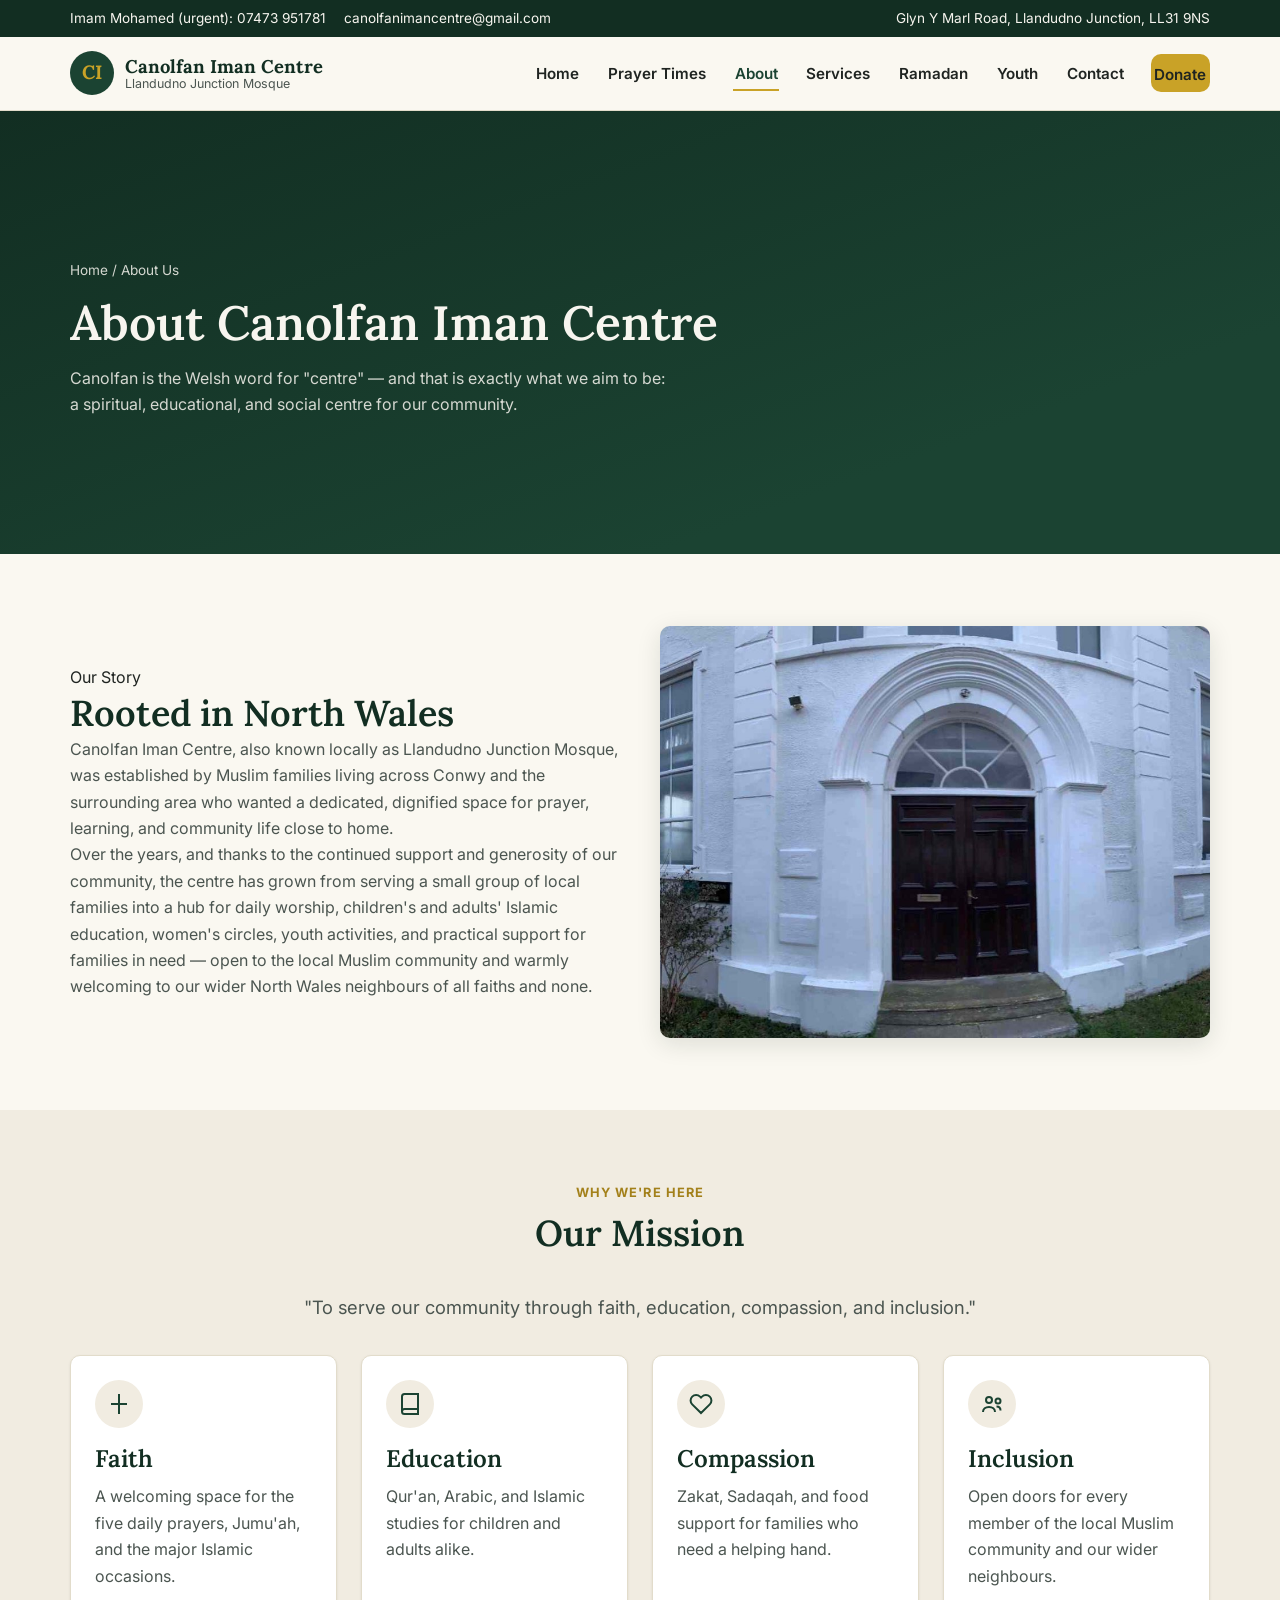
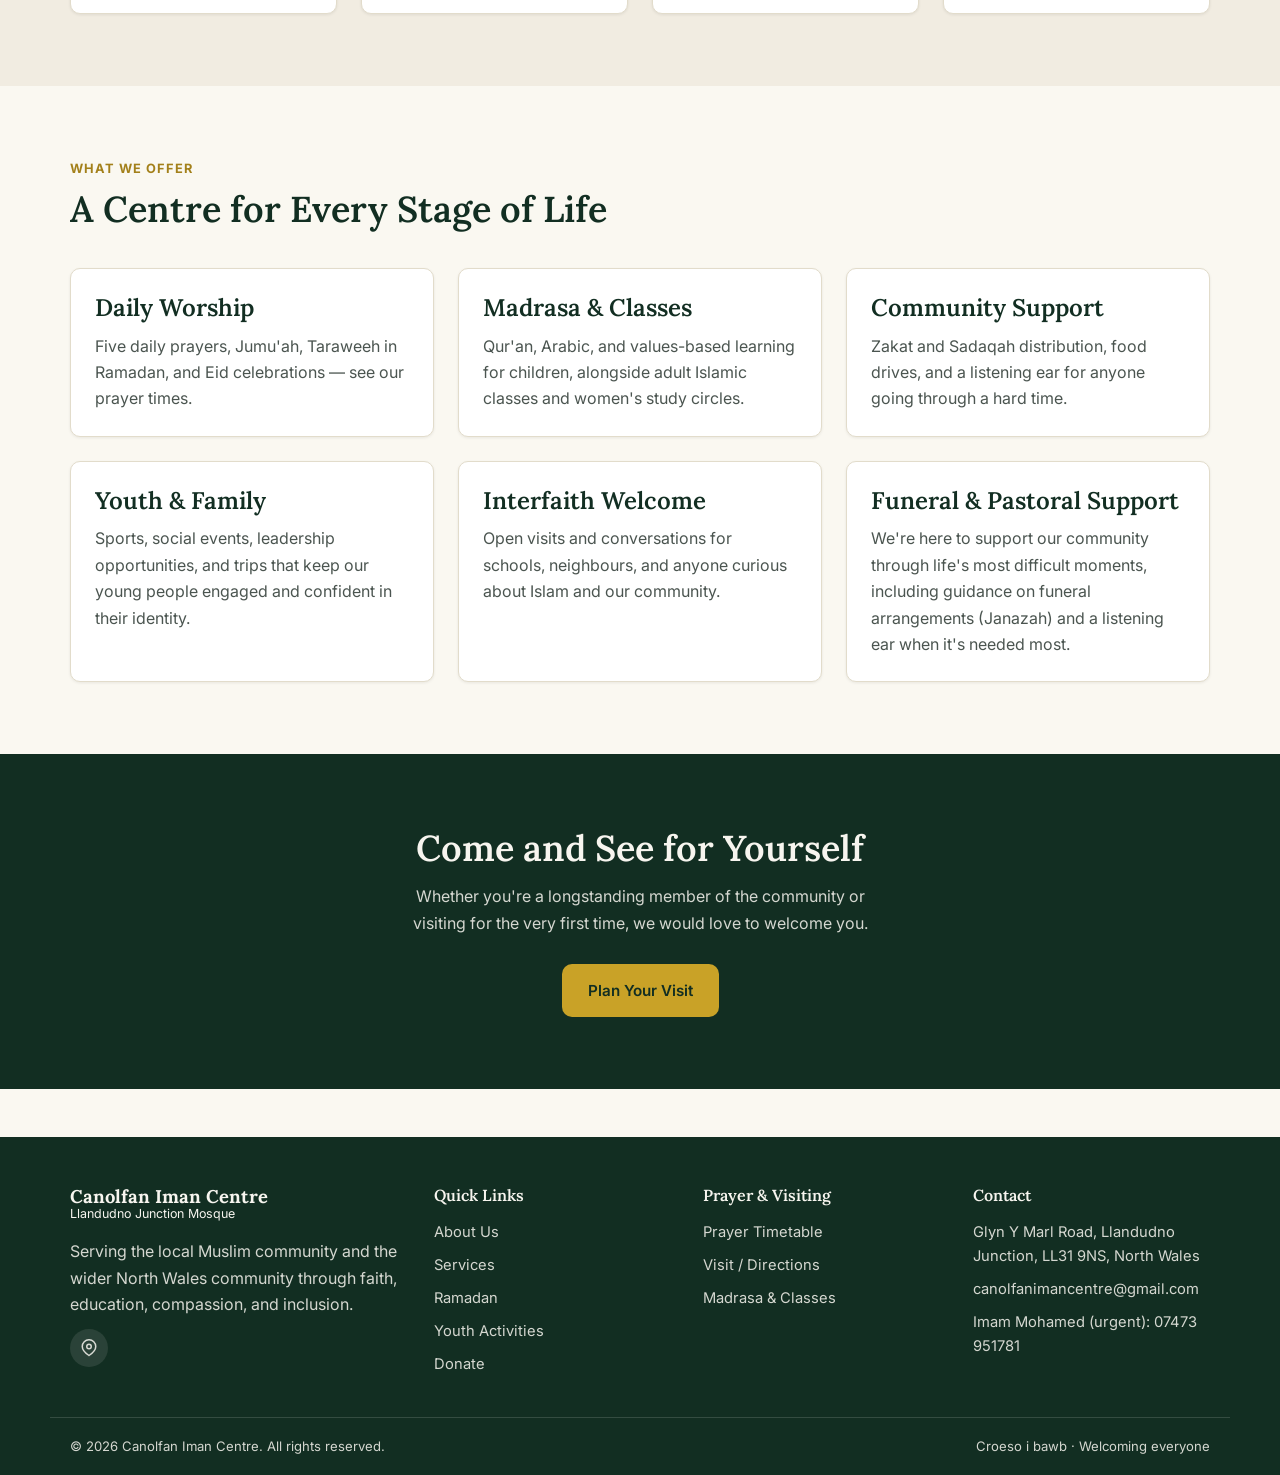
==== commit c7559441: "Add real centre photos, live donation link, and working QR code" ====
--- a/about.html
+++ b/about.html
@@ -75,7 +75,7 @@
         <p>Over the years, and thanks to the continued support and generosity of our community, the centre has grown from serving a small group of local families into a hub for daily worship, children's and adults' Islamic education, women's circles, youth activities, and practical support for families in need — open to the local Muslim community and warmly welcoming to our wider North Wales neighbours of all faiths and none.</p>
       </div>
       <div>
-        <img class="placeholder-img" src="images/mosque-courtyard.svg" alt="Placeholder for a photograph of the Canolfan Iman Centre entrance or courtyard — replace with images/mosque-courtyard.jpg">
+        <img class="photo-frame" src="images/mosque-courtyard.jpg" alt="The entrance to Canolfan Iman Centre">
       </div>
     </div>
   </section>
--- a/css/style.css
+++ b/css/style.css
@@ -292,6 +292,14 @@
 /* ---- Sections ---- */
 section { padding-block: clamp(2.5rem, 6vw, 4.5rem); }
 .section-alt { background: var(--color-bg-alt); }
+.section-photo {
+  width: 100%;
+  max-height: 420px;
+  object-fit: cover;
+  border-radius: var(--radius);
+  box-shadow: var(--shadow-sm);
+  margin-bottom: 2rem;
+}
 .section-head { max-width: 60ch; margin-bottom: 2.25rem; }
 .section-head .eyebrow {
   text-transform: uppercase;
@@ -362,6 +370,13 @@
   padding: 1rem;
   aspect-ratio: 4/3;
 }
+.photo-frame {
+  width: 100%;
+  aspect-ratio: 4/3;
+  object-fit: cover;
+  border-radius: var(--radius);
+  box-shadow: var(--shadow-md);
+}
 
 /* ---- Prayer times widget ---- */
 .prayer-widget {
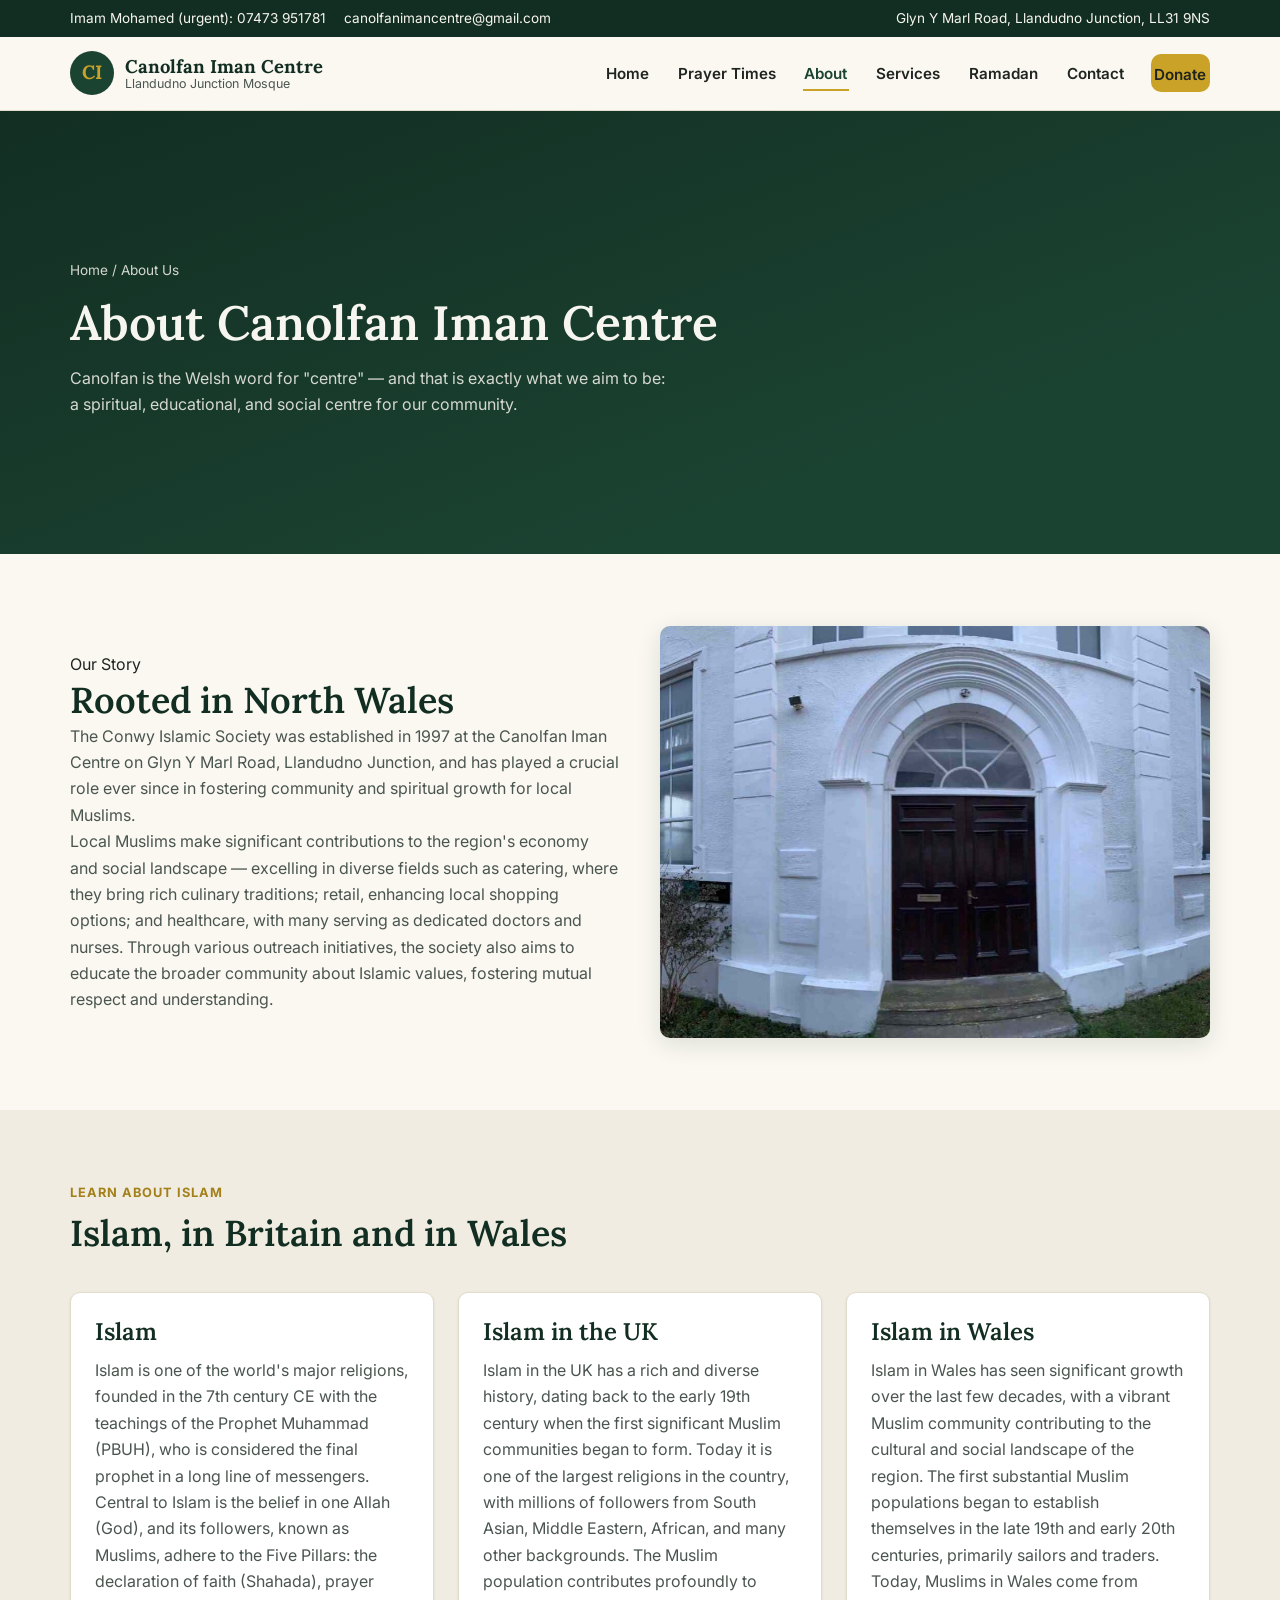
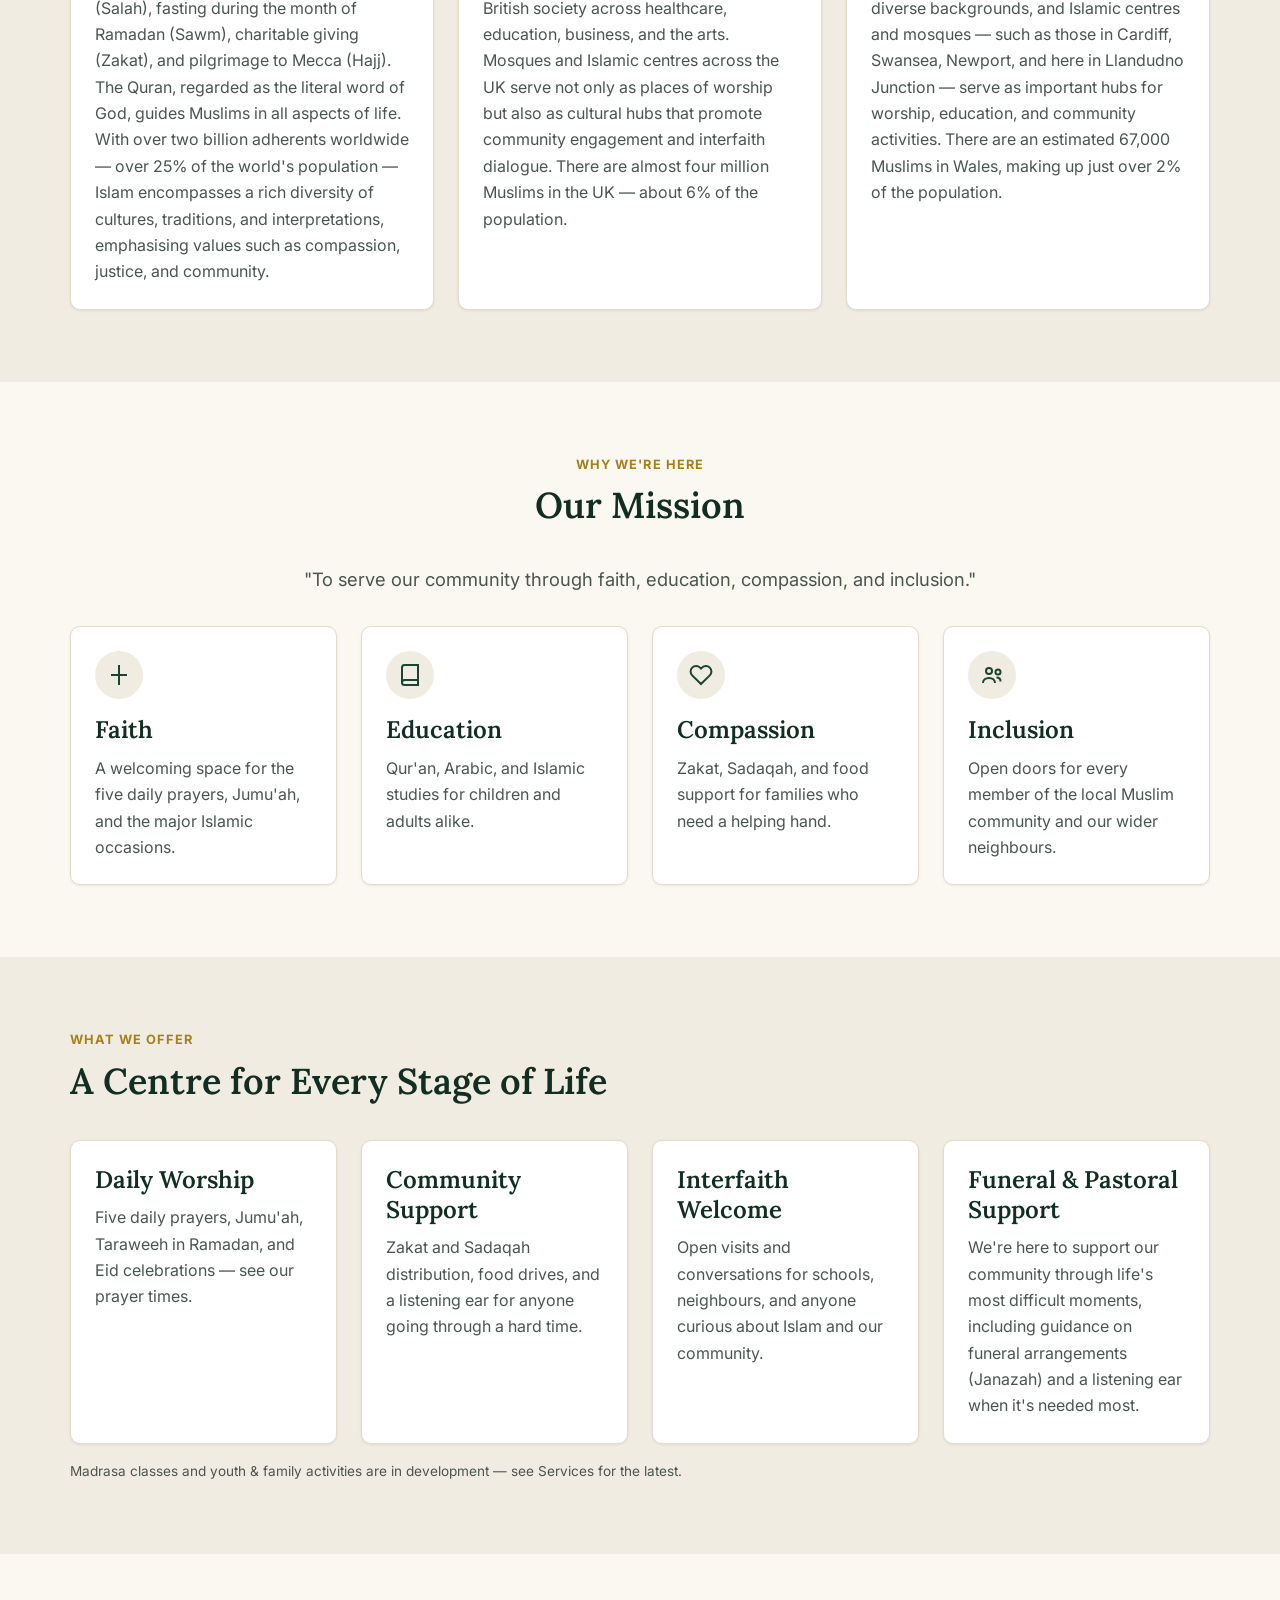
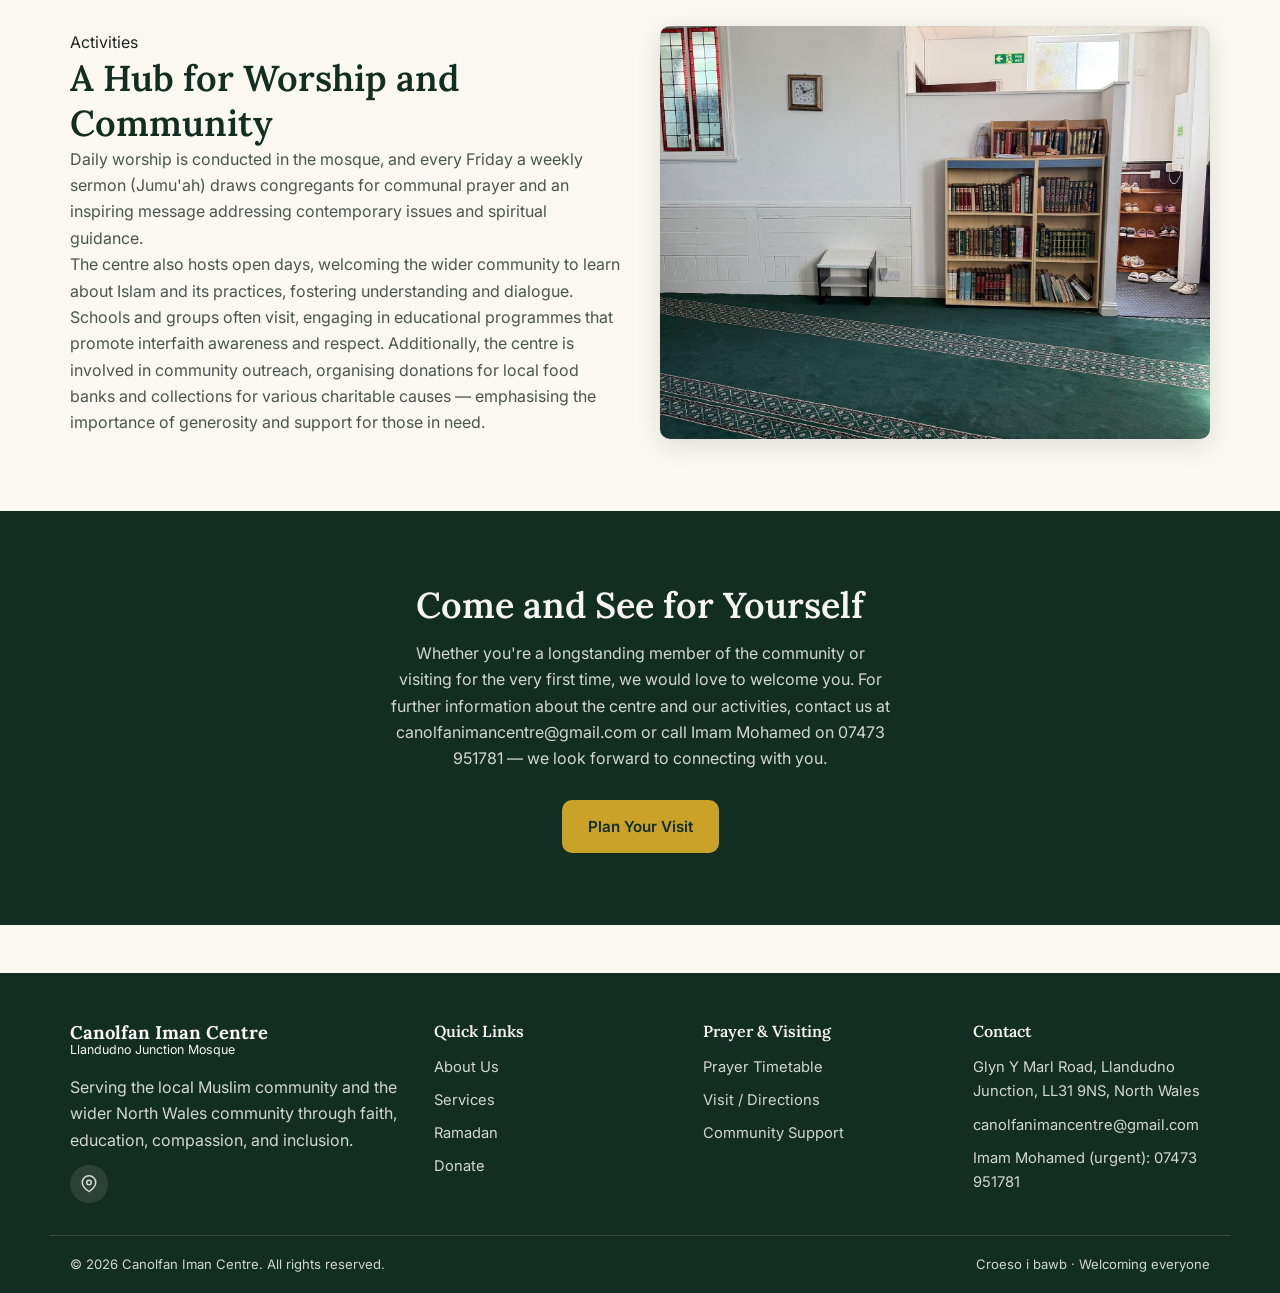
==== commit 87c8b72d: "Add real centre photos and video, expand About page content, hide undeveloped services - Replace ext" ====
--- a/about.html
+++ b/about.html
@@ -5,11 +5,11 @@
 <meta name="viewport" content="width=device-width, initial-scale=1.0">
 <title>About Us | Canolfan Iman Centre, Llandudno Junction Mosque</title>
 <meta name="description" content="Learn about Canolfan Iman Centre, the Islamic centre and mosque in Llandudno Junction, Conwy — our mission, history, and what we offer North Wales.">
-<link rel="canonical" href="https://YOUR-DOMAIN-HERE/about.html">
+<link rel="canonical" href="https://canolfanimancentre.co.uk/about.html">
 <meta property="og:type" content="website">
 <meta property="og:title" content="About Us | Canolfan Iman Centre">
 <meta property="og:description" content="Our mission, history, and what we offer the Muslim community and wider North Wales.">
-<meta property="og:url" content="https://YOUR-DOMAIN-HERE/about.html">
+<meta property="og:url" content="https://canolfanimancentre.co.uk/about.html">
 <link rel="icon" type="image/svg+xml" href="images/favicon.svg">
 <link rel="preconnect" href="https://fonts.googleapis.com">
 <link rel="preconnect" href="https://fonts.gstatic.com" crossorigin>
@@ -49,7 +49,6 @@
       <li><a href="about.html" aria-current="page">About</a></li>
       <li><a href="services.html">Services</a></li>
       <li><a href="ramadan.html">Ramadan</a></li>
-      <li><a href="youth.html">Youth</a></li>
       <li><a href="contact.html">Contact</a></li>
       <li><a href="donate.html" class="btn btn-primary">Donate</a></li>
     </ul>
@@ -71,8 +70,8 @@
       <div>
         <span class="eyebrow">Our Story</span>
         <h2 id="story-heading">Rooted in North Wales</h2>
-        <p>Canolfan Iman Centre, also known locally as Llandudno Junction Mosque, was established by Muslim families living across Conwy and the surrounding area who wanted a dedicated, dignified space for prayer, learning, and community life close to home.</p>
-        <p>Over the years, and thanks to the continued support and generosity of our community, the centre has grown from serving a small group of local families into a hub for daily worship, children's and adults' Islamic education, women's circles, youth activities, and practical support for families in need — open to the local Muslim community and warmly welcoming to our wider North Wales neighbours of all faiths and none.</p>
+        <p>The Conwy Islamic Society was established in 1997 at the Canolfan Iman Centre on Glyn Y Marl Road, Llandudno Junction, and has played a crucial role ever since in fostering community and spiritual growth for local Muslims.</p>
+        <p>Local Muslims make significant contributions to the region's economy and social landscape — excelling in diverse fields such as catering, where they bring rich culinary traditions; retail, enhancing local shopping options; and healthcare, with many serving as dedicated doctors and nurses. Through various outreach initiatives, the society also aims to educate the broader community about Islamic values, fostering mutual respect and understanding.</p>
       </div>
       <div>
         <img class="photo-frame" src="images/mosque-courtyard.jpg" alt="The entrance to Canolfan Iman Centre">
@@ -80,7 +79,30 @@
     </div>
   </section>
 
-  <section class="section-alt" aria-labelledby="mission-heading">
+  <section class="section-alt" aria-labelledby="islam-heading">
+    <div class="container">
+      <div class="section-head">
+        <span class="eyebrow">Learn About Islam</span>
+        <h2 id="islam-heading">Islam, in Britain and in Wales</h2>
+      </div>
+      <div class="grid grid-3">
+        <div class="card">
+          <h3>Islam</h3>
+          <p>Islam is one of the world's major religions, founded in the 7th century CE with the teachings of the Prophet Muhammad (PBUH), who is considered the final prophet in a long line of messengers. Central to Islam is the belief in one Allah (God), and its followers, known as Muslims, adhere to the Five Pillars: the declaration of faith (Shahada), prayer (Salah), fasting during the month of Ramadan (Sawm), charitable giving (Zakat), and pilgrimage to Mecca (Hajj). The Quran, regarded as the literal word of God, guides Muslims in all aspects of life. With over two billion adherents worldwide — over 25% of the world's population — Islam encompasses a rich diversity of cultures, traditions, and interpretations, emphasising values such as compassion, justice, and community.</p>
+        </div>
+        <div class="card">
+          <h3>Islam in the UK</h3>
+          <p>Islam in the UK has a rich and diverse history, dating back to the early 19th century when the first significant Muslim communities began to form. Today it is one of the largest religions in the country, with millions of followers from South Asian, Middle Eastern, African, and many other backgrounds. The Muslim population contributes profoundly to British society across healthcare, education, business, and the arts. Mosques and Islamic centres across the UK serve not only as places of worship but also as cultural hubs that promote community engagement and interfaith dialogue. There are almost four million Muslims in the UK — about 6% of the population.</p>
+        </div>
+        <div class="card">
+          <h3>Islam in Wales</h3>
+          <p>Islam in Wales has seen significant growth over the last few decades, with a vibrant Muslim community contributing to the cultural and social landscape of the region. The first substantial Muslim populations began to establish themselves in the late 19th and early 20th centuries, primarily sailors and traders. Today, Muslims in Wales come from diverse backgrounds, and Islamic centres and mosques — such as those in Cardiff, Swansea, Newport, and here in Llandudno Junction — serve as important hubs for worship, education, and community activities. There are an estimated 67,000 Muslims in Wales, making up just over 2% of the population.</p>
+        </div>
+      </div>
+    </div>
+  </section>
+
+  <section aria-labelledby="mission-heading">
     <div class="container">
       <div class="section-head text-center" style="margin-inline:auto;">
         <span class="eyebrow">Why we're here</span>
@@ -112,30 +134,22 @@
     </div>
   </section>
 
-  <section aria-labelledby="offer-heading">
+  <section class="section-alt" aria-labelledby="offer-heading">
     <div class="container">
       <div class="section-head">
         <span class="eyebrow">What We Offer</span>
         <h2 id="offer-heading">A Centre for Every Stage of Life</h2>
       </div>
-      <div class="grid grid-3">
+      <div class="grid grid-4">
         <div class="card">
           <h3>Daily Worship</h3>
           <p>Five daily prayers, Jumu'ah, Taraweeh in Ramadan, and Eid celebrations — see our <a href="prayer-times.html">prayer times</a>.</p>
         </div>
         <div class="card">
-          <h3>Madrasa &amp; Classes</h3>
-          <p>Qur'an, Arabic, and values-based learning for children, alongside adult Islamic classes and women's study circles.</p>
-        </div>
-        <div class="card">
           <h3>Community Support</h3>
           <p>Zakat and Sadaqah distribution, food drives, and a listening ear for anyone going through a hard time.</p>
         </div>
         <div class="card">
-          <h3>Youth &amp; Family</h3>
-          <p>Sports, social events, leadership opportunities, and trips that keep our young people engaged and confident in their identity.</p>
-        </div>
-        <div class="card">
           <h3>Interfaith Welcome</h3>
           <p>Open visits and conversations for schools, neighbours, and anyone curious about Islam and our community.</p>
         </div>
@@ -144,13 +158,28 @@
           <p>We're here to support our community through life's most difficult moments, including guidance on funeral arrangements (Janazah) and a listening ear when it's needed most.</p>
         </div>
       </div>
+      <p class="prayer-note mt-1">Madrasa classes and youth &amp; family activities are in development — see <a href="services.html">Services</a> for the latest.</p>
+    </div>
+  </section>
+
+  <section aria-labelledby="activities-heading">
+    <div class="container split">
+      <div>
+        <span class="eyebrow">Activities</span>
+        <h2 id="activities-heading">A Hub for Worship and Community</h2>
+        <p>Daily worship is conducted in the mosque, and every Friday a weekly sermon (Jumu'ah) draws congregants for communal prayer and an inspiring message addressing contemporary issues and spiritual guidance.</p>
+        <p>The centre also hosts open days, welcoming the wider community to learn about Islam and its practices, fostering understanding and dialogue. Schools and groups often visit, engaging in educational programmes that promote interfaith awareness and respect. Additionally, the centre is involved in community outreach, organising donations for local food banks and collections for various charitable causes — emphasising the importance of generosity and support for those in need.</p>
+      </div>
+      <div>
+        <img class="photo-frame" src="images/centre-library.jpg" alt="Islamic books and resources at Canolfan Iman Centre">
+      </div>
     </div>
   </section>
 
   <section class="section-alt cta-band">
     <div class="container">
       <h2>Come and See for Yourself</h2>
-      <p>Whether you're a longstanding member of the community or visiting for the very first time, we would love to welcome you.</p>
+      <p>Whether you're a longstanding member of the community or visiting for the very first time, we would love to welcome you. For further information about the centre and our activities, contact us at <a href="mailto:canolfanimancentre@gmail.com">canolfanimancentre@gmail.com</a> or call Imam Mohamed on <a href="tel:+447473951781">07473 951781</a> — we look forward to connecting with you.</p>
       <a href="contact.html" class="btn btn-primary">Plan Your Visit</a>
     </div>
   </section>
@@ -177,7 +206,6 @@
         <li><a href="about.html">About Us</a></li>
         <li><a href="services.html">Services</a></li>
         <li><a href="ramadan.html">Ramadan</a></li>
-        <li><a href="youth.html">Youth Activities</a></li>
         <li><a href="donate.html">Donate</a></li>
       </ul>
     </div>
@@ -186,7 +214,7 @@
       <ul class="footer-links">
         <li><a href="prayer-times.html">Prayer Timetable</a></li>
         <li><a href="contact.html">Visit / Directions</a></li>
-        <li><a href="services.html#education">Madrasa &amp; Classes</a></li>
+        <li><a href="services.html#community">Community Support</a></li>
       </ul>
     </div>
     <div>
--- a/css/style.css
+++ b/css/style.css
@@ -300,6 +300,16 @@
   box-shadow: var(--shadow-sm);
   margin-bottom: 2rem;
 }
+.photo-credit {
+  display: block;
+  text-align: right;
+  font-size: 0.75rem;
+  color: var(--color-text-muted);
+  margin-top: -1.6rem;
+  margin-bottom: 1.6rem;
+  padding-right: 0.25rem;
+}
+.photo-credit a { text-decoration: underline; }
 .section-head { max-width: 60ch; margin-bottom: 2.25rem; }
 .section-head .eyebrow {
   text-transform: uppercase;
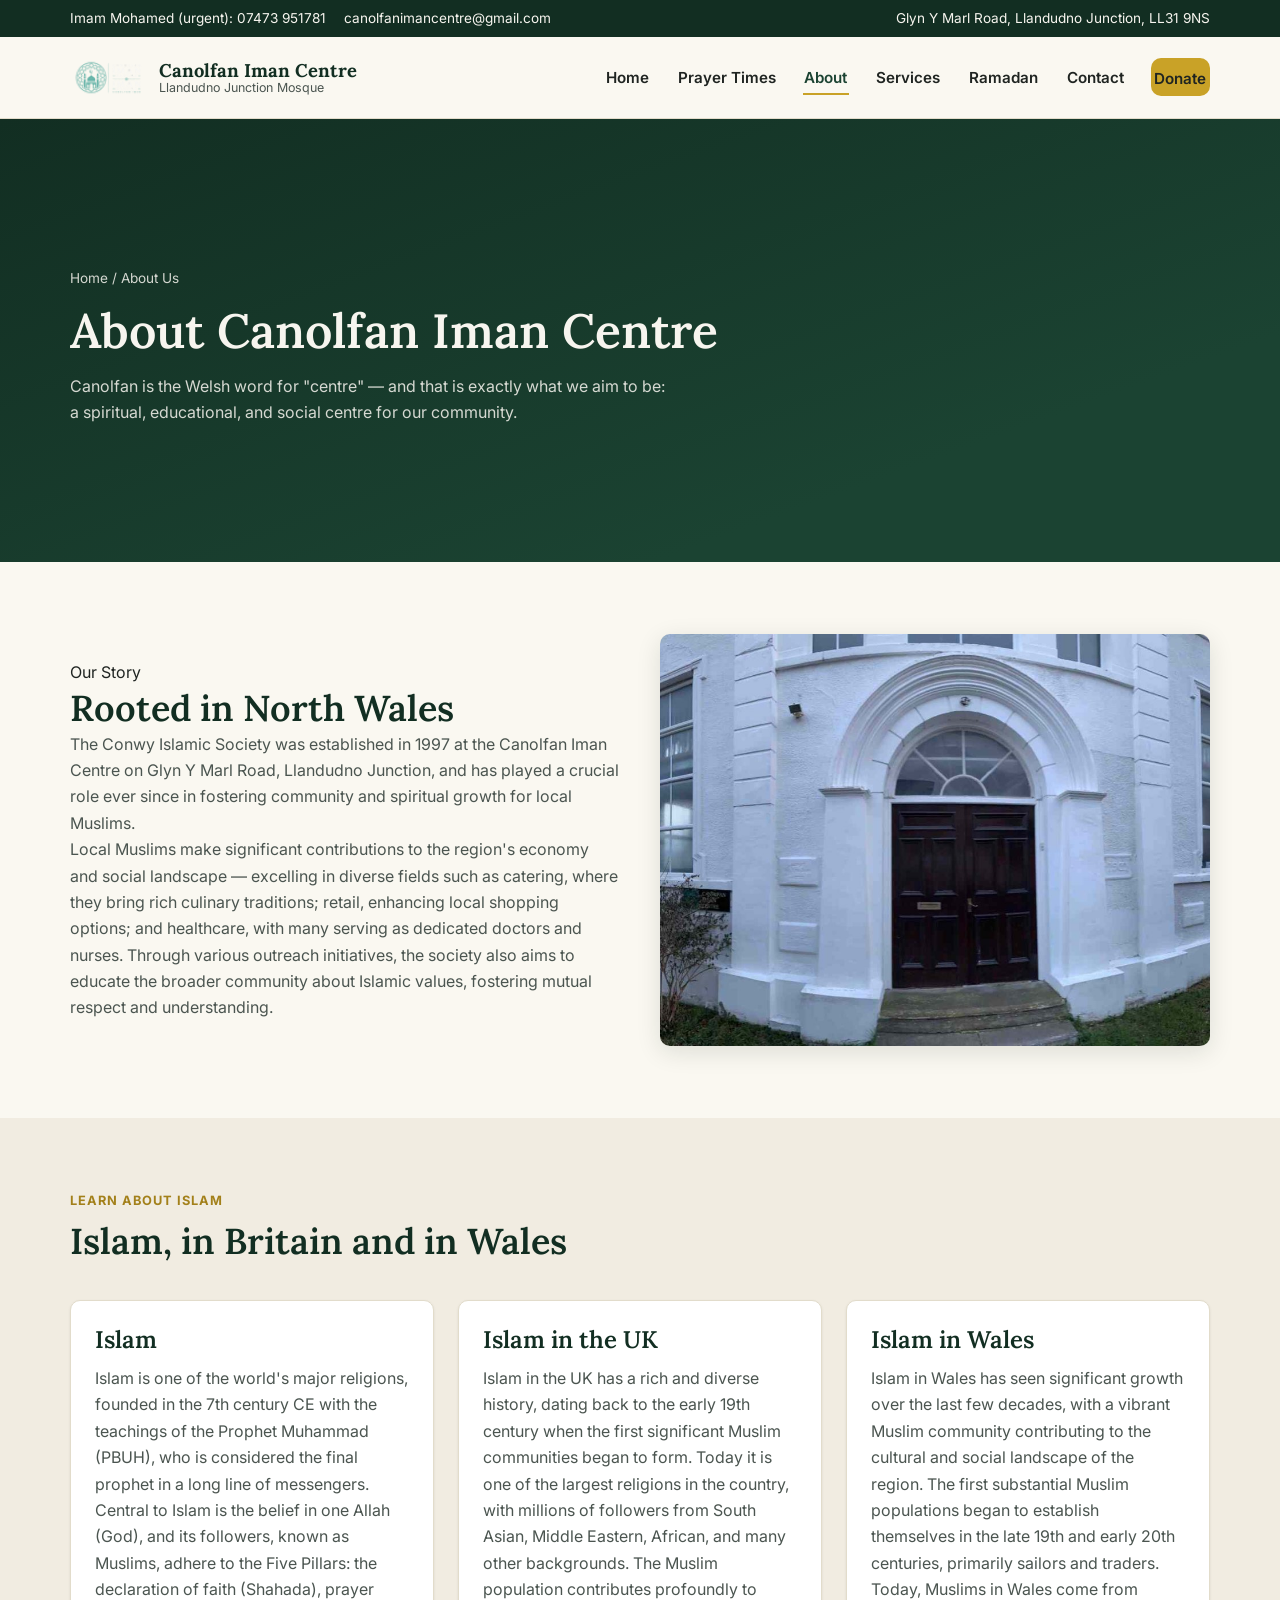
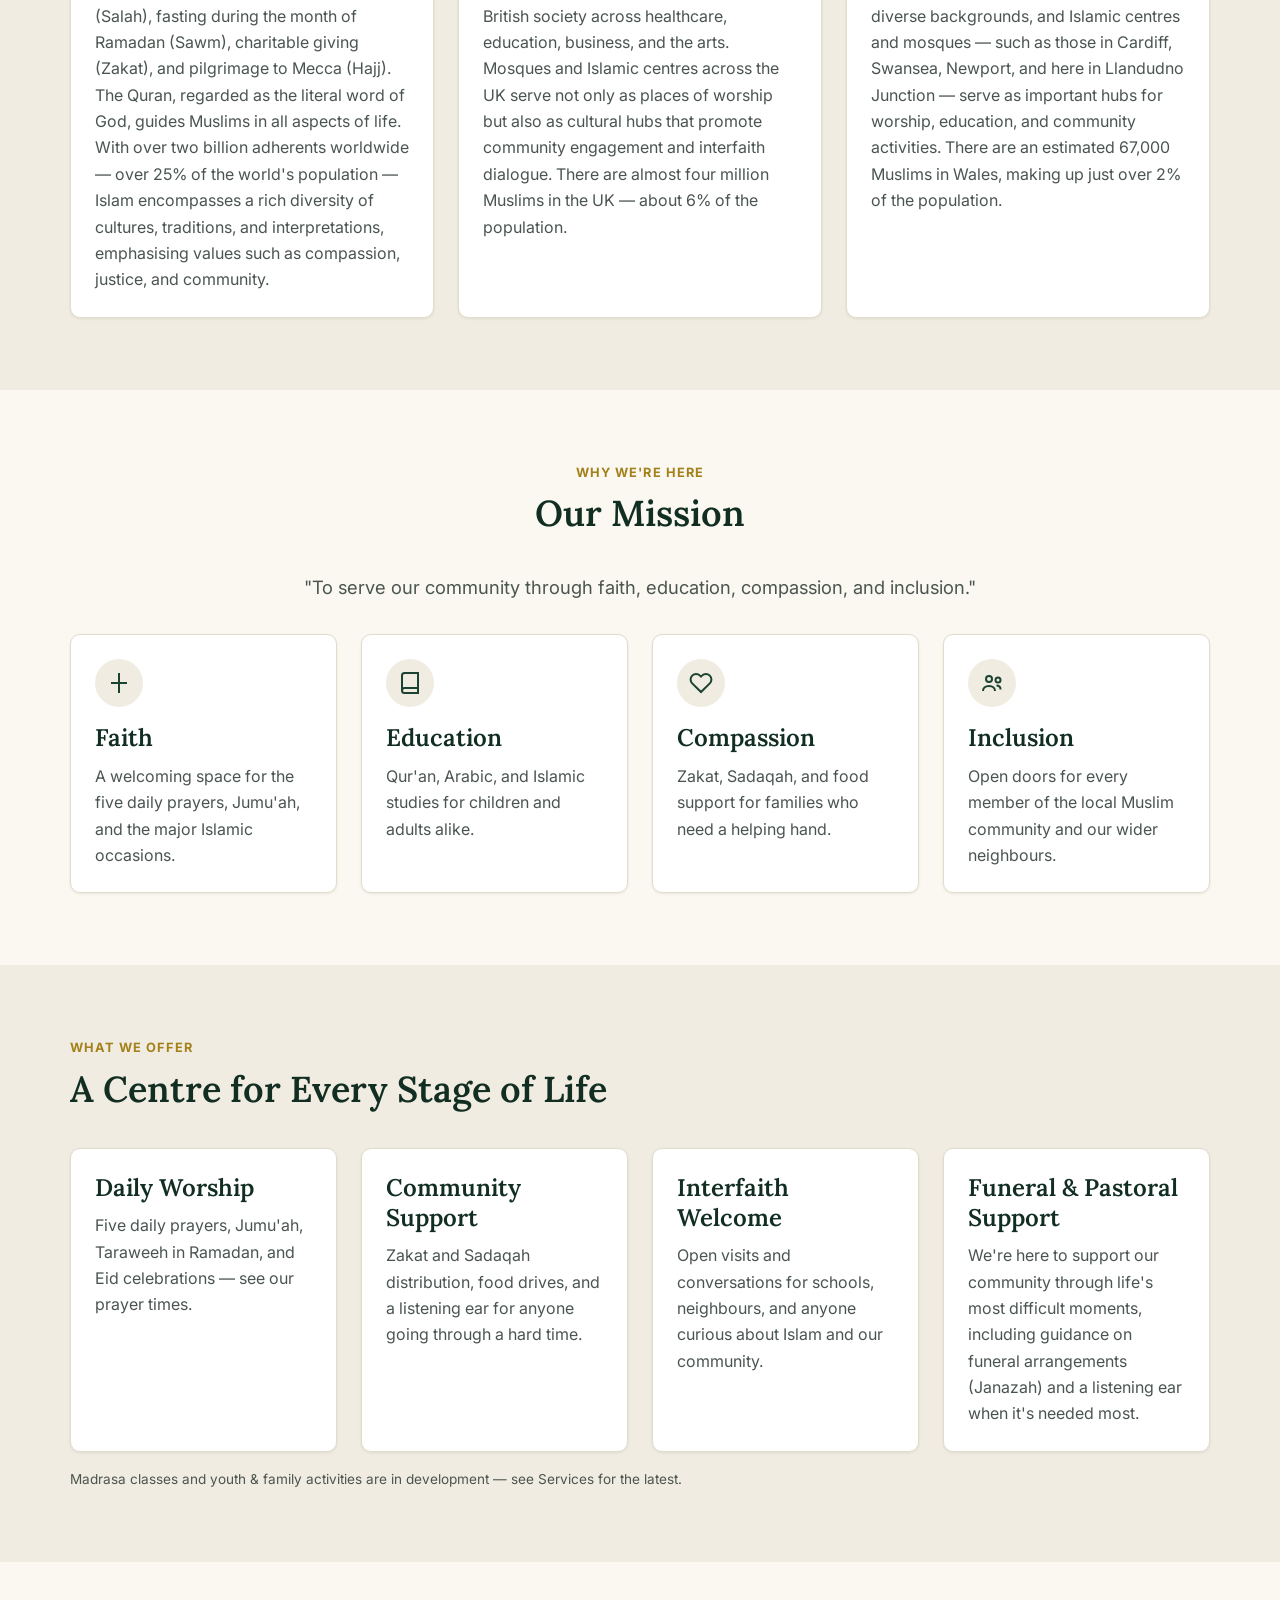
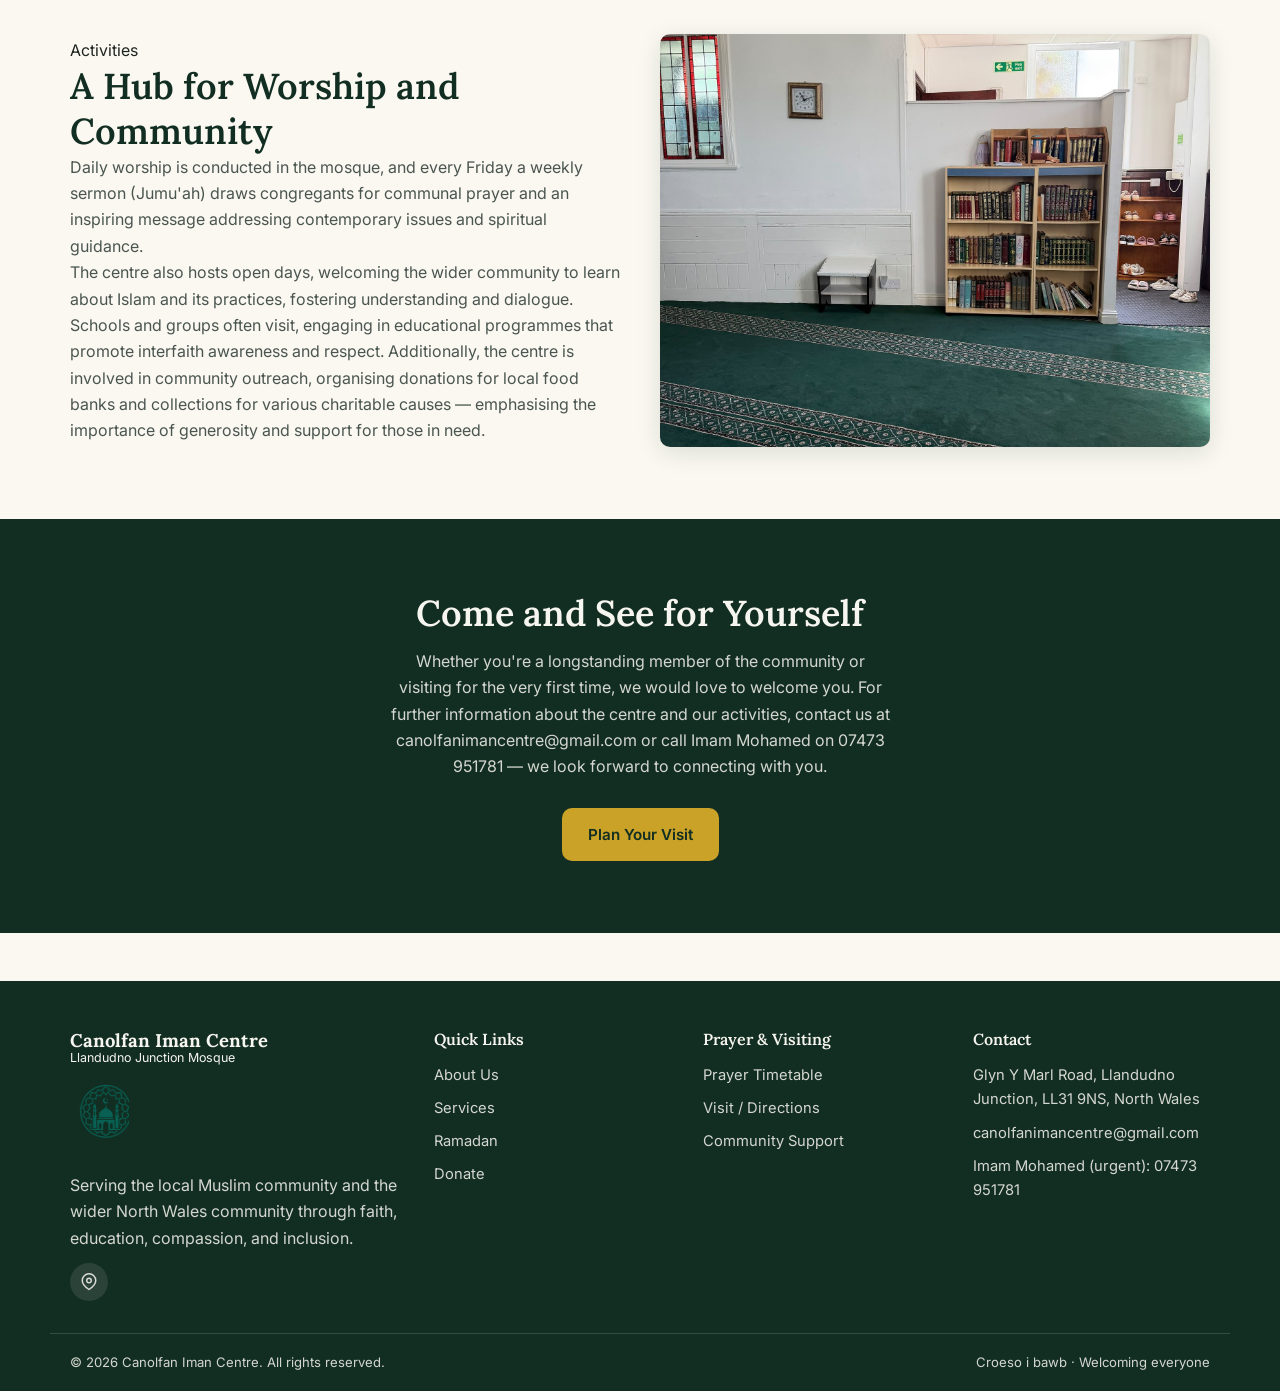
==== commit db40833f: "Add real logo to nav, hero, and footer site-wide; add IMAN_Centre_logo files" ====
--- a/about.html
+++ b/about.html
@@ -34,7 +34,7 @@
 <header class="site-header">
   <div class="container main-nav">
     <a href="index.html" class="brand">
-      <span class="brand-mark" aria-hidden="true">CI</span>
+      <img class="brand-logo-nav" src="images/logo-nav.png" alt="Canolfan Iman Centre logo">
       <span class="brand-text">
         <span class="name">Canolfan Iman Centre</span>
         <span class="subtitle">Llandudno Junction Mosque</span>
@@ -193,6 +193,7 @@
         <span class="name">Canolfan Iman Centre</span>
         <span class="subtitle">Llandudno Junction Mosque</span>
       </div>
+      <img class="footer-logo" src="images/logo-hero.png" alt="Canolfan Iman Centre logo">
       <p class="mt-1">Serving the local Muslim community and the wider North Wales community through faith, education, compassion, and inclusion.</p>
       <div class="social-row">
         <a href="https://www.google.com/maps?q=Canolfan+Iman+Centre,+Glyn+Y+Marl+Road,+Llandudno+Junction,+LL31+9NS" aria-label="Canolfan Iman Centre on Google Maps" target="_blank" rel="noopener">
--- a/css/style.css
+++ b/css/style.css
@@ -165,19 +165,23 @@
   align-items: center;
   gap: 0.7rem;
 }
-.brand-mark {
-  width: 44px;
-  height: 44px;
-  border-radius: 50%;
-  background: var(--color-primary);
-  color: var(--color-accent);
-  display: flex;
-  align-items: center;
-  justify-content: center;
-  font-family: var(--font-heading);
-  font-weight: 700;
-  font-size: 1.2rem;
+.brand-logo-nav {
+  height: 52px;
+  width: auto;
   flex-shrink: 0;
+  display: block;
+}
+.footer-logo {
+  height: 90px;
+  width: auto;
+  margin-bottom: 0.85rem;
+  display: block;
+}
+.hero-logo {
+  height: 220px;
+  width: auto;
+  display: block;
+  opacity: 0.9;
 }
 .brand-text { line-height: 1.2; }
 .brand-text .name {
@@ -259,8 +263,22 @@
 .hero .container {
   position: relative;
   padding-block: clamp(3rem, 8vw, 6rem);
+}
+.hero-split {
   display: grid;
+  grid-template-columns: 1fr auto;
   gap: 2.5rem;
+  align-items: center;
+}
+.hero-text { display: flex; flex-direction: column; gap: 0; }
+.hero-logo-wrap {
+  display: flex;
+  align-items: center;
+  justify-content: center;
+}
+@media (max-width: 700px) {
+  .hero-split { grid-template-columns: 1fr; }
+  .hero-logo-wrap { display: none; }
 }
 .hero-bismillah {
   font-size: clamp(1.4rem, 3vw, 1.9rem);
